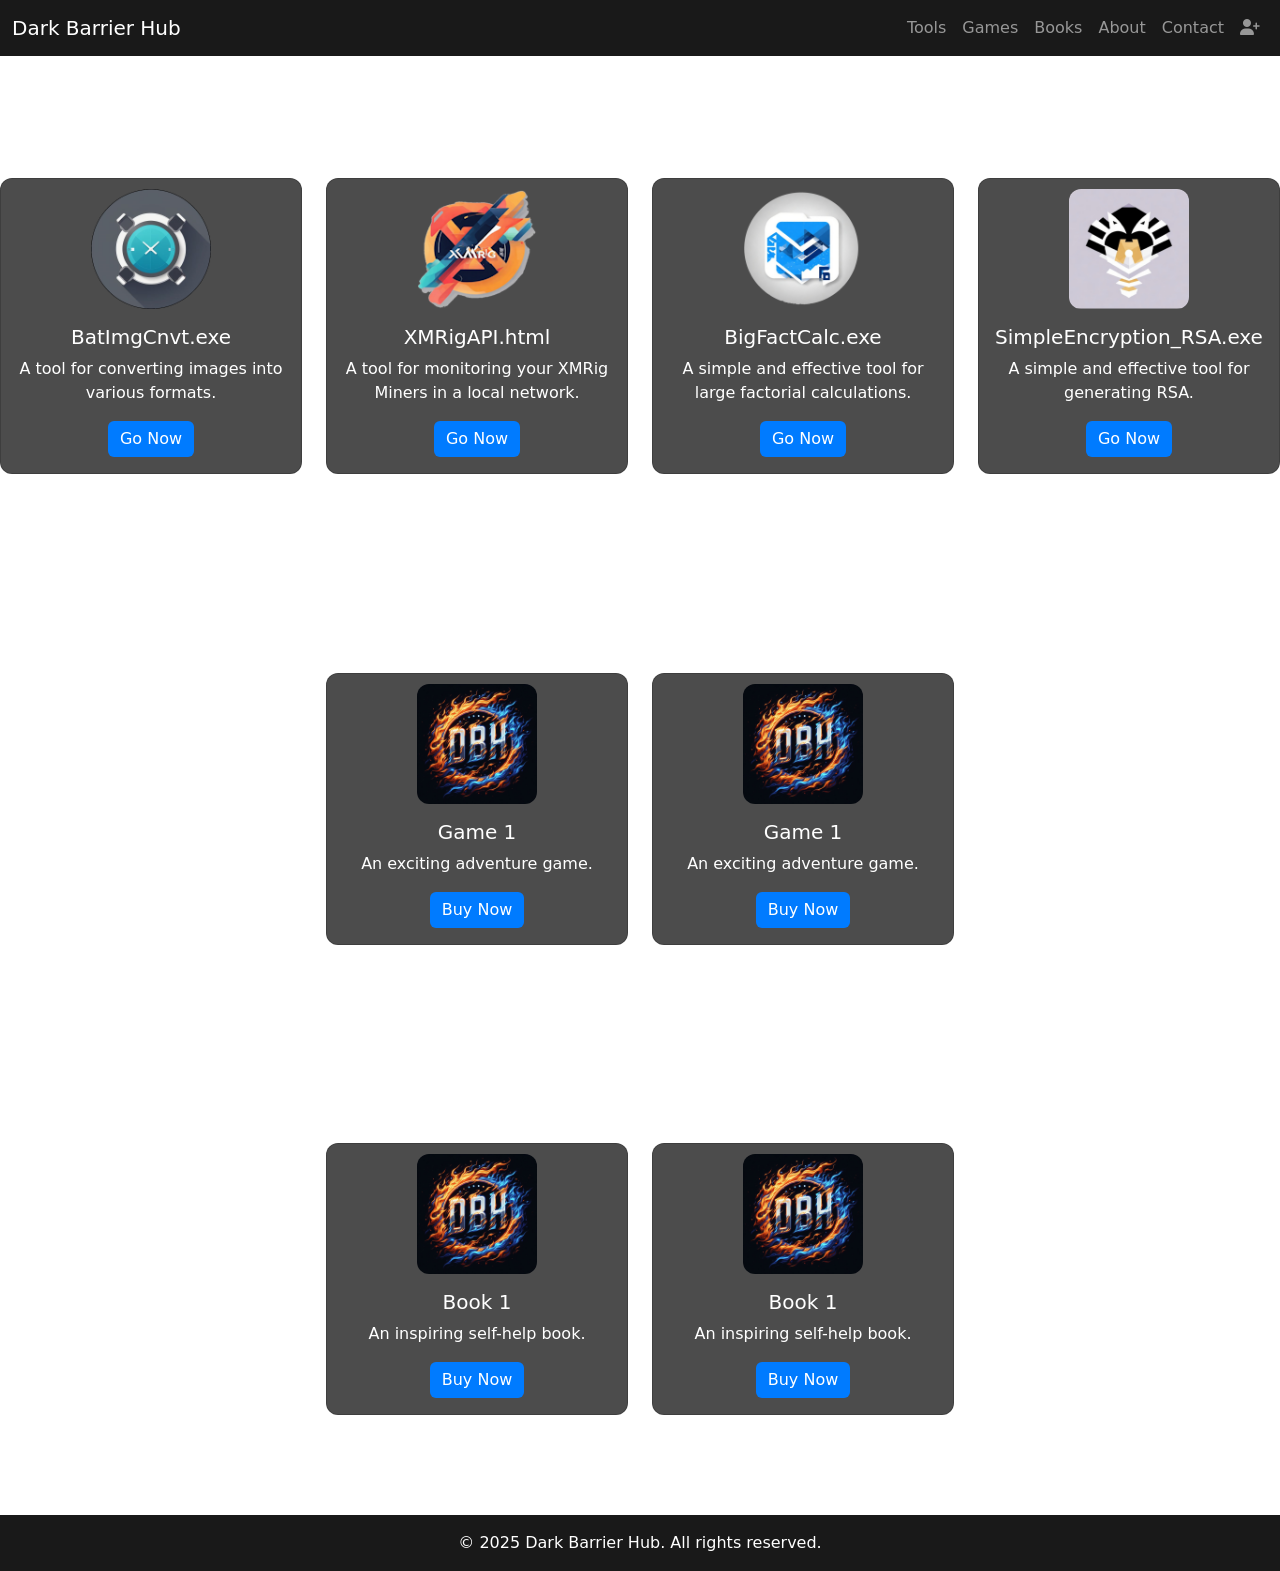
==== public/index.html @ 0f9156be "third and fourth product added" ====
<!DOCTYPE html>
<html lang="en">

<head>
    <meta charset="UTF-8">
    <meta name="viewport" content="width=device-width, initial-scale=1.0">
    <title>Dark Barrier Hub - Shop</title>
    <link rel="stylesheet" href="https://cdn.jsdelivr.net/npm/bootstrap@5.3.0/dist/css/bootstrap.min.css">
    <link rel="stylesheet" href="https://cdnjs.cloudflare.com/ajax/libs/font-awesome/6.7.2/css/all.min.css">
    <link rel="stylesheet" href="assets/css/style.css">
    <link rel="shortcut icon" href="assets/images/dbh_icon.png" type="image/x-icon">
</head>

<body>
    <nav class="navbar navbar-expand-lg navbar-dark">
        <div class="container-fluid">
            <a class="navbar-brand" href="#">Dark Barrier Hub</a>
            <button class="navbar-toggler" type="button" data-bs-toggle="collapse" data-bs-target="#navbarNav">
                <span class="navbar-toggler-icon"></span>
            </button>
            <div class="collapse navbar-collapse" id="navbarNav">
                <ul class="navbar-nav ms-auto">
                    <li class="nav-item"><a class="nav-link" href="tools.html">Tools</a></li>
                    <li class="nav-item"><a class="nav-link" href="games.html">Games</a></li>
                    <li class="nav-item"><a class="nav-link" href="books.html">Books</a></li>
                    <li class="nav-item"><a class="nav-link" href="about.html">About</a></li>
                    <li class="nav-item"><a class="nav-link" href="contact.html">Contact</a></li>
                    <li class="nav-item"><a class="nav-link" href="logsign.html" title="Login/Signup"><i
                                class="fa-solid fa-user-plus"></i></a></li>
                </ul>
            </div>
        </div>
    </nav>

    <div class="container-fluid category text-center" id="tools">
        <h2 class="mb-4">Tools</h2>
        <div class="row justify-content-center">
            <div class="col-12 col-sm-6 col-md-4 col-lg-3 mb-3">
                <div class="card">
                    <img src="assets/images/products/pid1/main1.ico" class="card-img-top" alt="App 1">
                    <div class="card-body">
                        <h5 class="card-title">BatImgCnvt.exe</h5>
                        <p class="card-text">A tool for converting images into various formats.</p>
                        <a href="product.html?data=assets/data/pid1.json" class="btn btn-custom">Go Now</a>
                    </div>
                </div>
            </div>
            <div class="col-12 col-sm-6 col-md-4 col-lg-3 mb-3">
                <div class="card">
                    <img src="assets/images/products/pid2/main1.ico" class="card-img-top" alt="App 1">
                    <div class="card-body">
                        <h5 class="card-title">XMRigAPI.html</h5>
                        <p class="card-text">A tool for monitoring your XMRig Miners in a local network.</p>
                        <a href="product.html?data=assets/data/pid2.json" class="btn btn-custom">Go Now</a>
                    </div>
                </div>
            </div>
            <div class="col-12 col-sm-6 col-md-4 col-lg-3 mb-3">
                <div class="card">
                    <img src="assets/images/products/pid3/main1.ico" class="card-img-top" alt="App 1">
                    <div class="card-body">
                        <h5 class="card-title">BigFactCalc.exe</h5>
                        <p class="card-text">A simple and effective tool for large factorial calculations.</p>
                        <a href="product.html?data=assets/data/pid3.json" class="btn btn-custom">Go Now</a>
                    </div>
                </div>
            </div>
            <div class="col-12 col-sm-6 col-md-4 col-lg-3 mb-3">
                <div class="card">
                    <img src="assets/images/products/pid4/main1.ico" class="card-img-top" alt="App 1">
                    <div class="card-body">
                        <h5 class="card-title">SimpleEncryption_RSA.exe</h5>
                        <p class="card-text">A simple and effective tool for generating RSA.</p>
                        <a href="product.html?data=assets/data/pid4.json" class="btn btn-custom">Go Now</a>
                    </div>
                </div>
            </div>
        </div>
    </div>

    <div class="container-fluid category text-center" id="games">
        <h2 class="mb-4">Games</h2>
        <div class="row justify-content-center">
            <div class="col-12 col-sm-6 col-md-4 col-lg-3 mb-3">
                <div class="card">
                    <img src="assets/images/dbh_icon.png" class="card-img-top" alt="Game 1">
                    <div class="card-body">
                        <h5 class="card-title">Game 1</h5>
                        <p class="card-text">An exciting adventure game.</p>
                        <a href="#" class="btn btn-custom">Buy Now</a>
                    </div>
                </div>
            </div>
            <div class="col-12 col-sm-6 col-md-4 col-lg-3 mb-3">
                <div class="card">
                    <img src="assets/images/dbh_icon.png" class="card-img-top" alt="Game 1">
                    <div class="card-body">
                        <h5 class="card-title">Game 1</h5>
                        <p class="card-text">An exciting adventure game.</p>
                        <a href="#" class="btn btn-custom">Buy Now</a>
                    </div>
                </div>
            </div>
        </div>
    </div>

    <div class="container-fluid category text-center" id="books">
        <h2 class="mb-4">Books</h2>
        <div class="row justify-content-center">
            <div class="col-12 col-sm-6 col-md-4 col-lg-3 mb-3">
                <div class="card">
                    <img src="assets/images/dbh_icon.png" class="card-img-top" alt="Book 1">
                    <div class="card-body">
                        <h5 class="card-title">Book 1</h5>
                        <p class="card-text">An inspiring self-help book.</p>
                        <a href="#" class="btn btn-custom">Buy Now</a>
                    </div>
                </div>
            </div>
            <div class="col-12 col-sm-6 col-md-4 col-lg-3 mb-3">
                <div class="card">
                    <img src="assets/images/dbh_icon.png" class="card-img-top" alt="Book 1">
                    <div class="card-body">
                        <h5 class="card-title">Book 1</h5>
                        <p class="card-text">An inspiring self-help book.</p>
                        <a href="#" class="btn btn-custom">Buy Now</a>
                    </div>
                </div>
            </div>
        </div>
    </div>

    <footer class="footer text-center p-3 mt-4">
        &copy; 2025 Dark Barrier Hub. All rights reserved.
    </footer>
    <script type="module" src="assets/js/login_logout.js"></script>
    <script src="https://cdn.jsdelivr.net/npm/bootstrap@5.3.0/dist/js/bootstrap.bundle.min.js"></script>
</body>

</html>
---- public/assets/css/style.css ----
html, body {
    max-width: 100%;
    overflow-x: hidden;
}

body {
    background: url('../images/dbh_bg.jpg') no-repeat center center fixed;
    background-size: cover;
    color: white;
}
.category {
    padding: 60px 0;
}
.card {
    transition: transform 0.3s ease-in-out, box-shadow 0.3s ease-in-out;
    border-radius: 12px;
    overflow: hidden;
    background: rgba(0, 0, 0, 0.7);
    box-shadow: 0 4px 10px rgba(255, 255, 255, 0.1);
    backdrop-filter: blur(10px);
    color: white;
}
.card:hover {
    transform: scale(1.05);
    box-shadow: 0 8px 20px rgba(255, 255, 255, 0.2);
}
.card img {
    width: 40%;
    height: auto;
    border-radius: 12px;
    align-self: center;
    margin-top: 10px;
}
.navbar {
    background: rgba(0, 0, 0, 0.9) !important;
}
.footer {
    background: rgba(0, 0, 0, 0.9);
    color: white;
}
.btn-custom {
    background: #007bff;
    border: none;
    color: white;
    transition: 0.3s;
}
.btn-custom:hover {
    background: #0056b3;
}

.btn-custom:focus {
    background: #0056b3;
    border: 2px solid #E8E8E8;
}

#app-container {
    background: rgba(0, 0, 0, 0.7);
    padding: 20px;
    border-radius: 12px;
    box-shadow: 0 4px 10px rgba(255, 255, 255, 0.1);
}
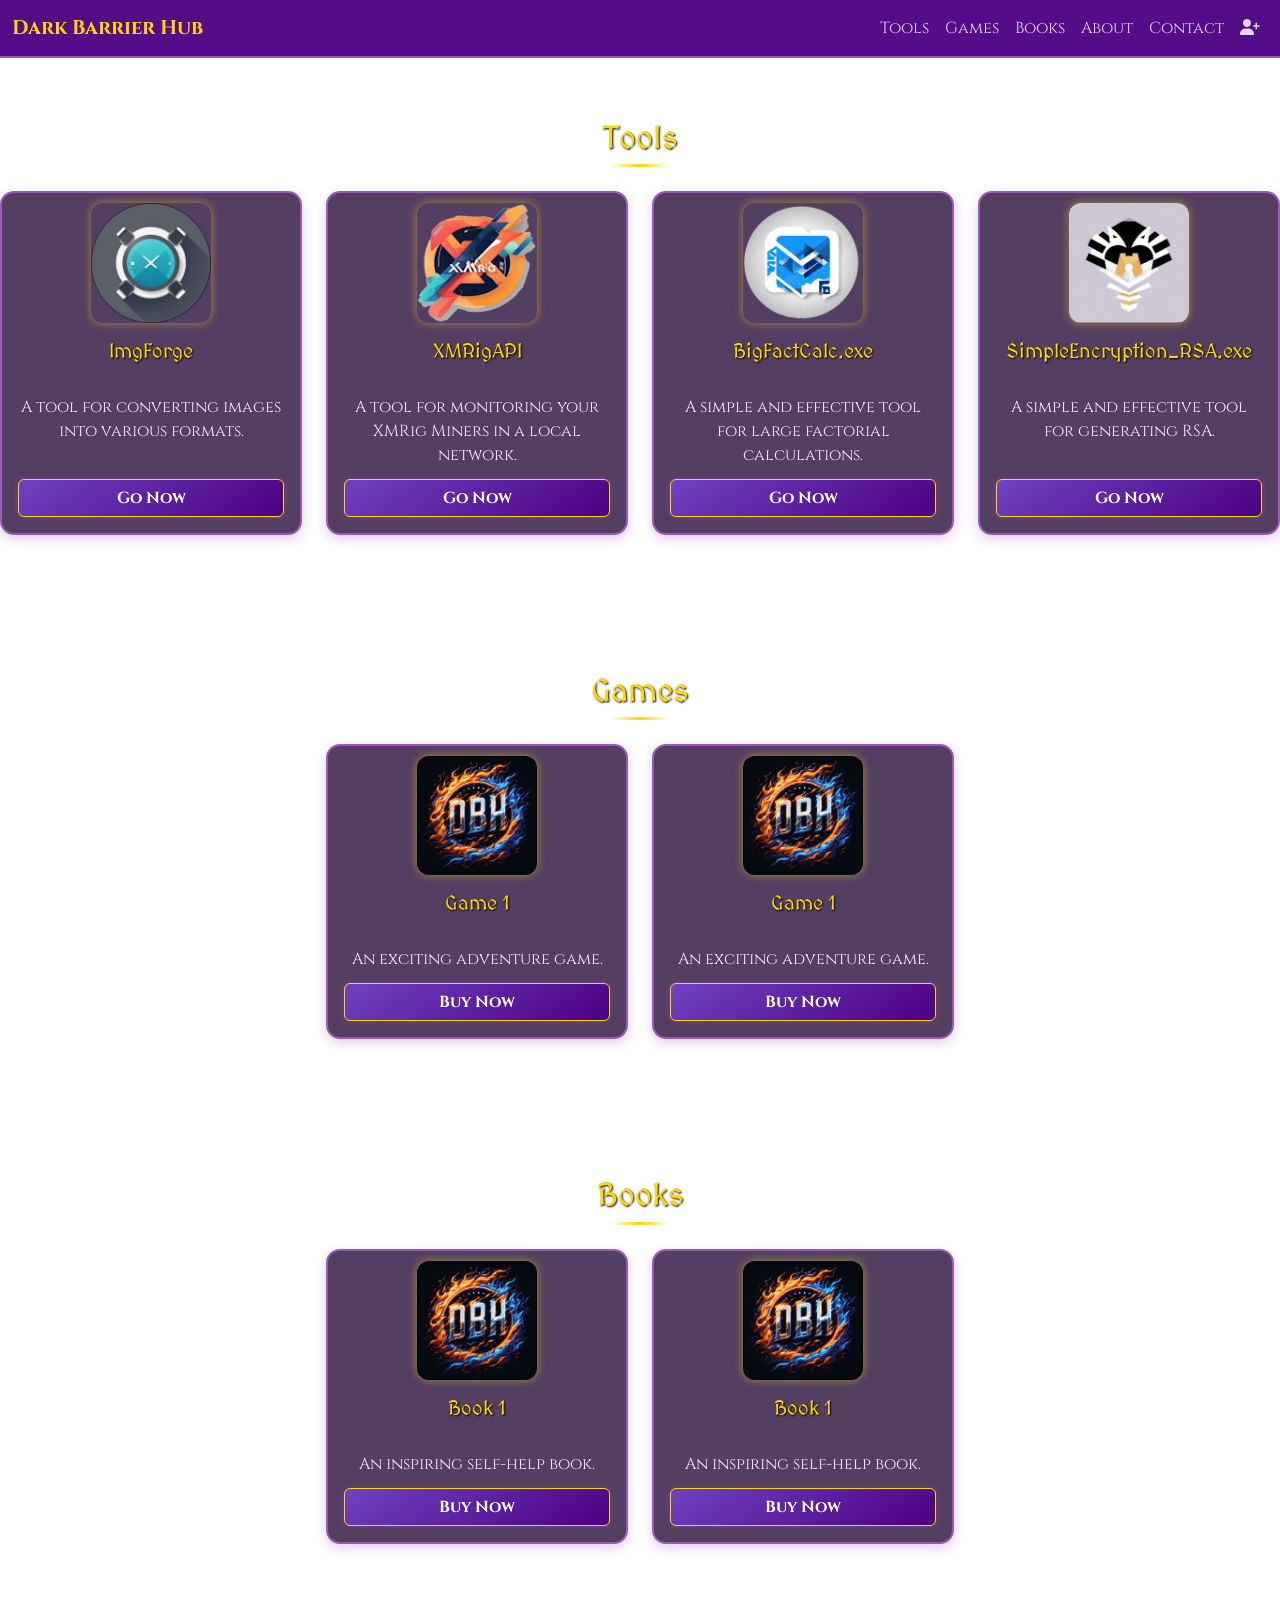
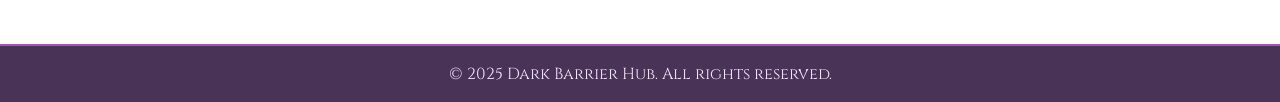
==== commit 9256f976: "Sitemap updated with minor bug fixes" ====
--- a/public/index.html
+++ b/public/index.html
@@ -2,14 +2,38 @@
 <html lang="en">
 
 <head>
+    <!-- SEO Meta Tags -->
     <meta charset="UTF-8">
     <meta name="viewport" content="width=device-width, initial-scale=1.0">
-    <title>Dark Barrier Hub - Shop</title>
+    <meta name="google-site-verification" content="aF66AyqtIwNbUEEOXgbLgI_PvESpe-GnkXago1eeX58" />
+    
+    <title>Dark Barrier Hub - Tools, Games, and Books for Digital Enthusiasts</title>
+    <meta name="description" content="Explore top-quality tools, adventure games, and inspiring books at Dark Barrier Hub. Power up your digital experience with our curated collection.">
+    <meta name="keywords" content="Dark Barrier Hub, software tools, PC tools, image converter, XMRig monitor, adventure games, ebooks, productivity, developer tools, tech store">
+    <meta name="author" content="Dark Barrier Hub Team">
+
+    <!-- Open Graph Meta Tags (for Facebook, LinkedIn, etc.) -->
+    <meta property="og:title" content="Dark Barrier Hub - Tools, Games, and Books">
+    <meta property="og:description" content="Buy powerful tools, indie games, and insightful books designed for developers and gamers. Visit Dark Barrier Hub now.">
+    <meta property="og:image" content="https://dark-barrier-hub.web.app/assets/images/dbh_icon.png">
+    <meta property="og:url" content="https://dark-barrier-hub.web.app/">
+    <meta property="og:type" content="website">
+
+    <!-- Twitter Card Meta Tags -->
+    <meta name="twitter:card" content="summary_large_image">
+    <meta name="twitter:title" content="Dark Barrier Hub - Tools, Games, and Books">
+    <meta name="twitter:description" content="Shop developer tools, indie games, and self-help books in one place.">
+    <meta name="twitter:image" content="https://dark-barrier-hub.web.app/assets/images/dbh_icon.png">
+
+    <!-- Favicon -->
+    <link rel="shortcut icon" href="assets/images/dbh_icon.png" type="image/x-icon">
+
+    <!-- Stylesheets -->
     <link rel="stylesheet" href="https://cdn.jsdelivr.net/npm/bootstrap@5.3.0/dist/css/bootstrap.min.css">
     <link rel="stylesheet" href="https://cdnjs.cloudflare.com/ajax/libs/font-awesome/6.7.2/css/all.min.css">
     <link rel="stylesheet" href="assets/css/style.css">
-    <link rel="shortcut icon" href="assets/images/dbh_icon.png" type="image/x-icon">
 </head>
+
 
 <body>
     <nav class="navbar navbar-expand-lg navbar-dark">
@@ -39,7 +63,7 @@
                 <div class="card">
                     <img src="assets/images/products/pid1/main1.ico" class="card-img-top" alt="App 1">
                     <div class="card-body">
-                        <h5 class="card-title">BatImgCnvt.exe</h5>
+                        <h5 class="card-title">ImgForge</h5>
                         <p class="card-text">A tool for converting images into various formats.</p>
                         <a href="product.html?data=assets/data/pid1.json" class="btn btn-custom">Go Now</a>
                     </div>
@@ -49,7 +73,7 @@
                 <div class="card">
                     <img src="assets/images/products/pid2/main1.ico" class="card-img-top" alt="App 1">
                     <div class="card-body">
-                        <h5 class="card-title">XMRigAPI.html</h5>
+                        <h5 class="card-title">XMRigAPI</h5>
                         <p class="card-text">A tool for monitoring your XMRig Miners in a local network.</p>
                         <a href="product.html?data=assets/data/pid2.json" class="btn btn-custom">Go Now</a>
                     </div>
--- a/public/assets/css/style.css
+++ b/public/assets/css/style.css
@@ -1,61 +1,180 @@
+@import url('https://fonts.googleapis.com/css2?family=Cinzel:wght@600&family=MedievalSharp&display=swap');
+
 html, body {
     max-width: 100%;
     overflow-x: hidden;
+    font-family: 'Cinzel', serif;
+    background: url('../images/dbh_bg.jpg') no-repeat center center fixed;
+    background-size: cover;
+    color: #f5f0dc;
 }
 
-body {
-    background: url('../images/dbh_bg.jpg') no-repeat center center fixed;
-    background-size: cover;
-    color: white;
+/* Headings with medieval flair */
+h2, .card-title {
+    font-family: 'MedievalSharp', cursive;
+    color: #ffd700;
+    text-shadow: 1px 1px 2px #000;
 }
+
 .category {
     padding: 60px 0;
 }
+
+/* Card redesign */
 .card {
+    background: rgba(54, 30, 70, 0.85); /* Deep royal purple */
+    color: #f5e6ff;
+    border: 2px solid #9b59b6; /* Soft purple border */
+    border-radius: 14px;
+    box-shadow: 0 4px 12px rgba(155, 89, 182, 0.3);
     transition: transform 0.3s ease-in-out, box-shadow 0.3s ease-in-out;
-    border-radius: 12px;
-    overflow: hidden;
-    background: rgba(0, 0, 0, 0.7);
-    box-shadow: 0 4px 10px rgba(255, 255, 255, 0.1);
-    backdrop-filter: blur(10px);
-    color: white;
+    backdrop-filter: blur(6px);
+    height: 100%; /* Ensure it stretches inside its column */
+    display: flex;
+    flex-direction: column;
+    justify-content: space-between; /* Push button to the bottom */
 }
+
 .card:hover {
-    transform: scale(1.05);
-    box-shadow: 0 8px 20px rgba(255, 255, 255, 0.2);
+    transform: scale(1.07);
+    box-shadow: 0 8px 22px rgba(186, 85, 211, 0.5); /* Hover glow */
 }
+
 .card img {
     width: 40%;
     height: auto;
     border-radius: 12px;
     align-self: center;
     margin-top: 10px;
+    box-shadow: 0 0 8px rgba(255, 215, 0, 0.5);
 }
+
+.card-body {
+    flex-grow: 1;
+    display: flex;
+    flex-direction: column;
+    justify-content: space-between;
+}
+
+.card-title {
+    min-height: 48px; /* reserve space for titles (adjust if needed) */
+}
+
+.card-text {
+    flex-grow: 1;
+    margin-bottom: 12px;
+}
+
+
+/* Navigation bar with royal purple tones */
 .navbar {
-    background: rgba(0, 0, 0, 0.9) !important;
+    background: rgba(75, 0, 130, 0.95) !important; /* Indigo */
+    font-family: 'Cinzel', serif;
+    border-bottom: 2px solid #9b59b6;
 }
-.footer {
-    background: rgba(0, 0, 0, 0.9);
-    color: white;
+
+.navbar-brand {
+    color: #ffd700 !important;
+    font-weight: bold;
 }
-.btn-custom {
-    background: #007bff;
-    border: none;
-    color: white;
+
+.nav-link {
+    color: #e5d5fa !important;
     transition: 0.3s;
 }
+
+.nav-link:hover {
+    color: #ffd700 !important;
+}
+
+/* Royal magic buttons */
+.btn-custom {
+    background: linear-gradient(145deg, #6f42c1, #4b0082);
+    border: 1px solid #ffd700;
+    color: white;
+    font-weight: bold;
+    font-family: 'Cinzel', serif;
+    border-radius: 6px;
+    padding: 6px 12px;
+    box-shadow: 0 0 6px rgba(186, 85, 211, 0.3);
+    transition: 0.3s;
+}
+
 .btn-custom:hover {
-    background: #0056b3;
+    background: #ffd700;
+    color: #4b0082;
+    box-shadow: 0 0 12px rgba(255, 215, 0, 0.5);
 }
 
 .btn-custom:focus {
-    background: #0056b3;
-    border: 2px solid #E8E8E8;
+    background: #ffc107;
+    border: 2px solid #f8e8ff;
 }
 
+/* Footer */
+.footer {
+    background: rgba(54, 30, 70, 0.9);
+    color: #f5e6ff;
+    border-top: 2px solid #9b59b6;
+    font-family: 'Cinzel', serif;
+}
+
+/* Section background overlays */
 #app-container {
-    background: rgba(0, 0, 0, 0.7);
+    background: rgba(54, 30, 70, 0.8);
     padding: 20px;
-    border-radius: 12px;
-    box-shadow: 0 4px 10px rgba(255, 255, 255, 0.1);
-}+    border-radius: 14px;
+    box-shadow: 0 4px 12px rgba(155, 89, 182, 0.3);
+}
+
+/* Header glow underline */
+h2::after {
+    content: "";
+    display: block;
+    width: 60px;
+    height: 3px;
+    margin: 8px auto 0;
+    background: linear-gradient(to right, transparent, #ffd700, transparent);
+    border-radius: 2px;
+}
+/* Responsive adjustments */
+@media (max-width: 768px) {
+    .card img {
+        width: 80%;
+    }
+
+    .navbar-brand, .nav-link {
+        font-size: 1.2rem;
+    }
+
+    h2, .card-title {
+        font-size: 1.5rem;
+    }
+}
+@media (max-width: 576px) {
+    .card {
+        margin: 10px;
+    }
+
+    .btn-custom {
+        width: 100%;
+        padding: 10px;
+    }
+
+    h2, .card-title {
+        font-size: 1.2rem;
+    }
+}
+@media (max-width: 400px) {
+    .navbar-brand, .nav-link {
+        font-size: 1rem;
+    }
+
+    h2, .card-title {
+        font-size: 1.1rem;
+    }
+
+    .btn-custom {
+        padding: 8px;
+    }
+}
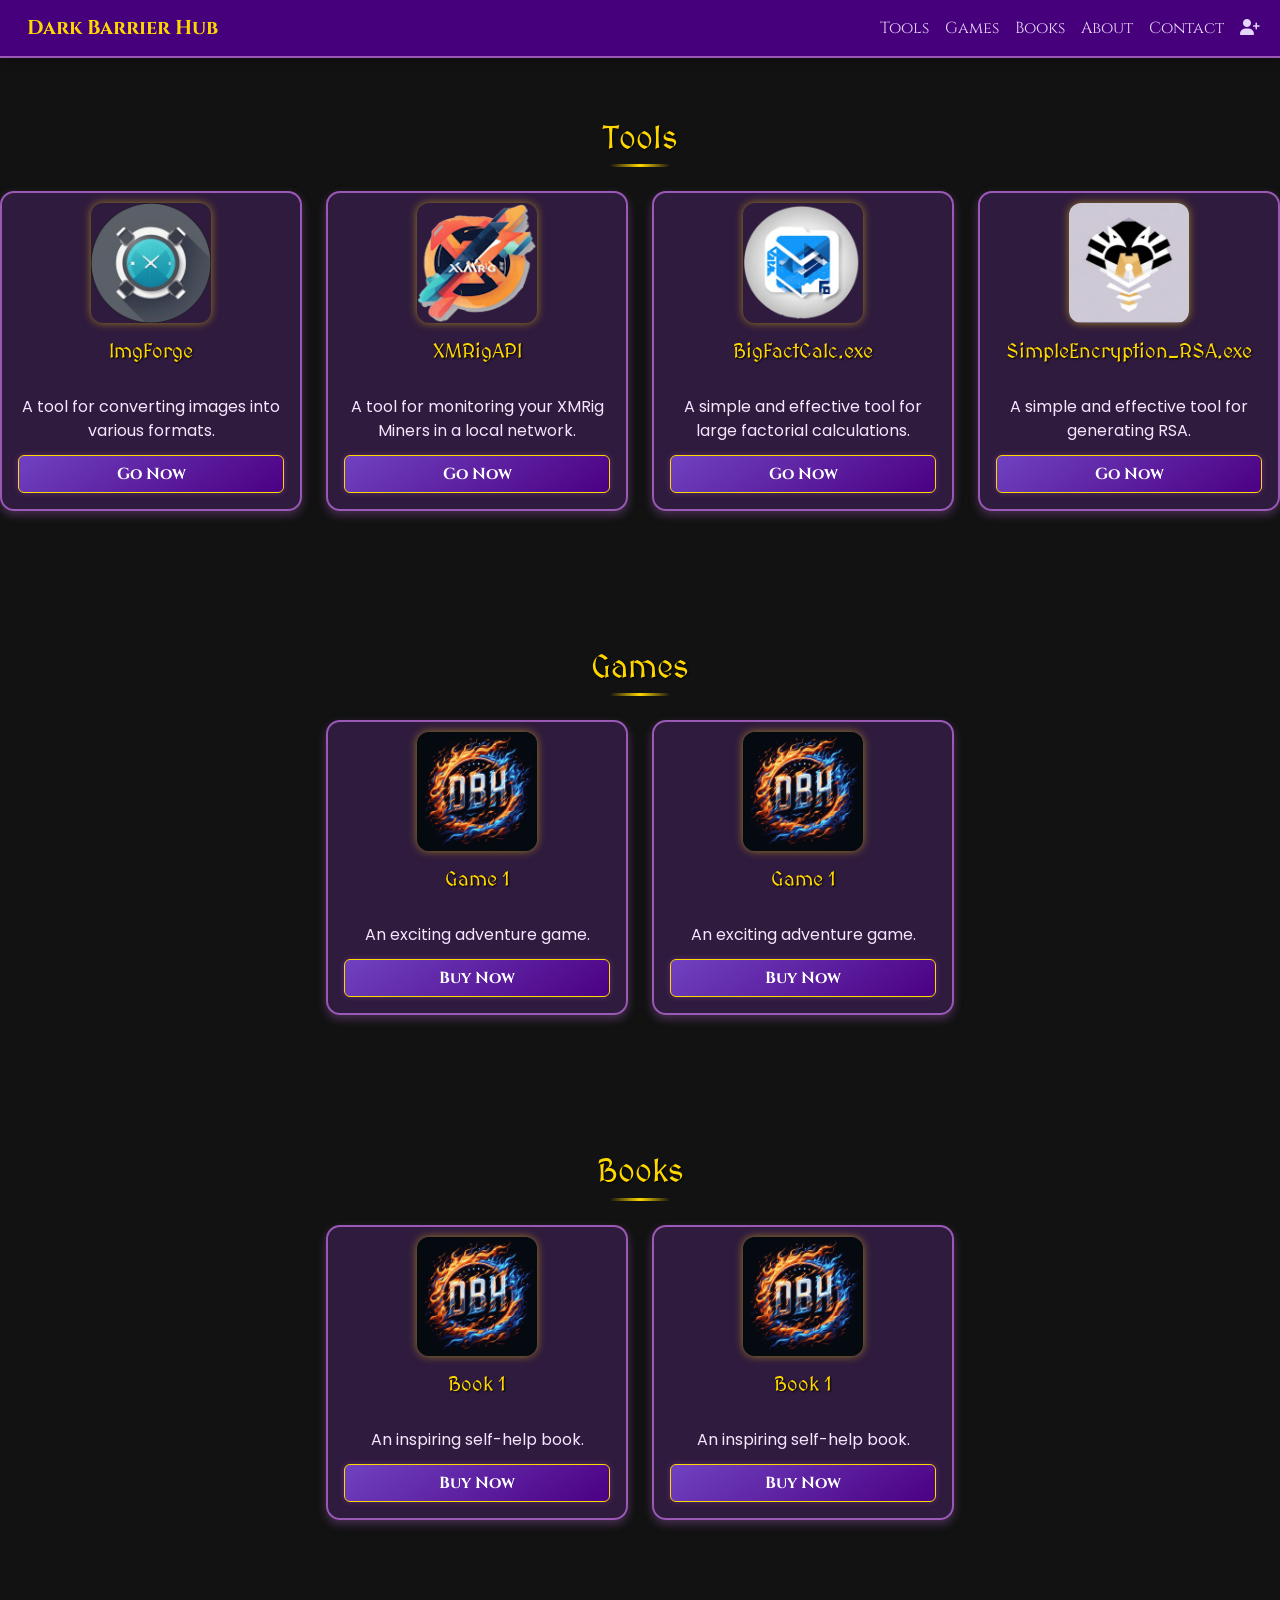
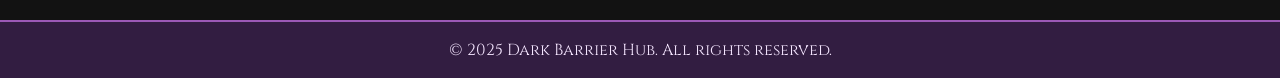
==== commit ac36339b: "included privacy-policy and minor bug fixes" ====
--- a/public/index.html
+++ b/public/index.html
@@ -32,6 +32,8 @@
     <link rel="stylesheet" href="https://cdn.jsdelivr.net/npm/bootstrap@5.3.0/dist/css/bootstrap.min.css">
     <link rel="stylesheet" href="https://cdnjs.cloudflare.com/ajax/libs/font-awesome/6.7.2/css/all.min.css">
     <link rel="stylesheet" href="assets/css/style.css">
+    <link href="https://fonts.googleapis.com/css2?family=Poppins:wght@400;600&display=swap" rel="stylesheet">
+
 </head>
 
 
--- a/public/assets/css/style.css
+++ b/public/assets/css/style.css
@@ -1,180 +1,243 @@
-@import url('https://fonts.googleapis.com/css2?family=Cinzel:wght@600&family=MedievalSharp&display=swap');
-
-html, body {
-    max-width: 100%;
-    overflow-x: hidden;
-    font-family: 'Cinzel', serif;
-    background: url('../images/dbh_bg.jpg') no-repeat center center fixed;
-    background-size: cover;
-    color: #f5f0dc;
+@import url("https://fonts.googleapis.com/css2?family=Cinzel:wght@600&family=MedievalSharp&display=swap");
+
+:root {
+  --bg-dark: #121212;
+  --text-light: #FFFFFF;
+  --accent: #BB86FC;
+}
+
+html,
+body {
+  max-width: 100%;
+  overflow-x: hidden;
+  font-family: "Poppins", serif;
+  background: url("../images/dbh_bg.jpg") no-repeat center center fixed;
+  background-color: var(--bg-dark);
+  background-size: cover;
+  color: var(--text-light);
 }
 
 /* Headings with medieval flair */
-h2, .card-title {
-    font-family: 'MedievalSharp', cursive;
-    color: #ffd700;
-    text-shadow: 1px 1px 2px #000;
+h2,
+.card-title {
+  font-family: "MedievalSharp", cursive;
+  color: #ffd700;
+  text-shadow: 1px 1px 2px #000;
+}
+
+.container {
+  display: flex;
+  flex-wrap: wrap;
+  justify-content: center;
+  gap: 20px;
 }
 
 .category {
-    padding: 60px 0;
+  padding: 60px 0;
 }
 
 /* Card redesign */
 .card {
-    background: rgba(54, 30, 70, 0.85); /* Deep royal purple */
-    color: #f5e6ff;
-    border: 2px solid #9b59b6; /* Soft purple border */
-    border-radius: 14px;
-    box-shadow: 0 4px 12px rgba(155, 89, 182, 0.3);
-    transition: transform 0.3s ease-in-out, box-shadow 0.3s ease-in-out;
-    backdrop-filter: blur(6px);
-    height: 100%; /* Ensure it stretches inside its column */
-    display: flex;
-    flex-direction: column;
-    justify-content: space-between; /* Push button to the bottom */
+  background: rgba(54, 30, 70, 0.85); /* Deep royal purple */
+  color: #f5e6ff;
+  border: 2px solid #9b59b6; /* Soft purple border */
+  border-radius: 14px;
+  box-shadow: 0 4px 10px rgba(155, 89, 182, 0.4);
+  transition: transform 0.3s ease-in-out, box-shadow 0.3s ease-in-out;
+  backdrop-filter: blur(6px);
+  height: 100%; /* Ensure it stretches inside its column */
+  display: flex;
+  flex-direction: column;
+  justify-content: space-between; /* Push button to the bottom */
 }
 
 .card:hover {
-    transform: scale(1.07);
-    box-shadow: 0 8px 22px rgba(186, 85, 211, 0.5); /* Hover glow */
+  transform: scale(1.07);
+  transition: all 0.3s ease;
+  box-shadow: 0 8px 22px rgba(186, 85, 211, 0.5); /* Hover glow */
 }
 
 .card img {
-    width: 40%;
-    height: auto;
-    border-radius: 12px;
-    align-self: center;
-    margin-top: 10px;
-    box-shadow: 0 0 8px rgba(255, 215, 0, 0.5);
+  width: 40%;
+  height: auto;
+  border-radius: 12px;
+  align-self: center;
+  margin-top: 10px;
+  box-shadow: 0 0 8px rgba(255, 215, 0, 0.5);
 }
 
 .card-body {
-    flex-grow: 1;
-    display: flex;
-    flex-direction: column;
-    justify-content: space-between;
+  flex-grow: 1;
+  display: flex;
+  flex-direction: column;
+  justify-content: space-between;
 }
 
 .card-title {
-    min-height: 48px; /* reserve space for titles (adjust if needed) */
+  min-height: 48px; /* reserve space for titles (adjust if needed) */
 }
 
 .card-text {
-    flex-grow: 1;
-    margin-bottom: 12px;
-}
-
+  flex-grow: 1;
+  margin-bottom: 12px;
+}
+
+a:hover {
+  color: var(--accent);
+}
 
 /* Navigation bar with royal purple tones */
 .navbar {
-    background: rgba(75, 0, 130, 0.95) !important; /* Indigo */
-    font-family: 'Cinzel', serif;
-    border-bottom: 2px solid #9b59b6;
+  background: rgba(75, 0, 130, 0.95) !important; /* Indigo */
+  font-family: "Cinzel", serif;
+  border-bottom: 2px solid #9b59b6;
 }
 
 .navbar-brand {
-    color: #ffd700 !important;
-    font-weight: bold;
+  color: #ffd700 !important;
+  font-weight: bold;
 }
 
 .nav-link {
-    color: #e5d5fa !important;
-    transition: 0.3s;
+  color: #e5d5fa !important;
+  transition: 0.3s;
 }
 
 .nav-link:hover {
-    color: #ffd700 !important;
-}
+  color: #ffd700 !important;
+}
+
+nav {
+  position: sticky;
+  top: 0;
+  background: #1f1f1f;
+  box-shadow: 0 2px 10px rgba(0,0,0,0.3);
+  backdrop-filter: blur(10px);
+}
+nav a {
+  padding: 15px;
+  text-decoration: none;
+  color: #fff;
+  transition: color 0.3s ease;
+}
+nav a:hover {
+  color: var(--accent);
+}
+
 
 /* Royal magic buttons */
 .btn-custom {
-    background: linear-gradient(145deg, #6f42c1, #4b0082);
-    border: 1px solid #ffd700;
-    color: white;
-    font-weight: bold;
-    font-family: 'Cinzel', serif;
-    border-radius: 6px;
-    padding: 6px 12px;
-    box-shadow: 0 0 6px rgba(186, 85, 211, 0.3);
-    transition: 0.3s;
+  background: linear-gradient(145deg, #6f42c1, #4b0082);
+  border: 1px solid #ffd700;
+  color: white;
+  font-weight: bold;
+  font-family: "Cinzel", serif;
+  border-radius: 6px;
+  padding: 6px 12px;
+  box-shadow: 0 0 6px rgba(186, 85, 211, 0.3);
+  transition: 0.3s;
 }
 
 .btn-custom:hover {
-    background: #ffd700;
-    color: #4b0082;
-    box-shadow: 0 0 12px rgba(255, 215, 0, 0.5);
+  background: #ffd700;
+  color: #4b0082;
+  box-shadow: 0 0 12px rgba(255, 215, 0, 0.5);
 }
 
 .btn-custom:focus {
-    background: #ffc107;
-    border: 2px solid #f8e8ff;
-}
+  background: #ffc107;
+  border: 2px solid #f8e8ff;
+}
+
+button {
+  background: var(--accent);
+  border: none;
+  color: #fff;
+  padding: 10px 20px;
+  border-radius: 8px;
+  cursor: pointer;
+  transition: all 0.3s ease;
+}
+button:hover {
+  background: #a873ff;
+  box-shadow: 0 4px 10px rgba(187, 134, 252, 0.4);
+}
+
 
 /* Footer */
 .footer {
-    background: rgba(54, 30, 70, 0.9);
-    color: #f5e6ff;
-    border-top: 2px solid #9b59b6;
-    font-family: 'Cinzel', serif;
+  background: rgba(54, 30, 70, 0.9);
+  color: #f5e6ff;
+  border-top: 2px solid #9b59b6;
+  font-family: "Cinzel", serif;
 }
 
 /* Section background overlays */
 #app-container {
-    background: rgba(54, 30, 70, 0.8);
-    padding: 20px;
-    border-radius: 14px;
-    box-shadow: 0 4px 12px rgba(155, 89, 182, 0.3);
+  background: rgba(54, 30, 70, 0.8);
+  padding: 20px;
+  border-radius: 14px;
+  box-shadow: 0 4px 12px rgba(155, 89, 182, 0.3);
 }
 
 /* Header glow underline */
 h2::after {
-    content: "";
-    display: block;
-    width: 60px;
-    height: 3px;
-    margin: 8px auto 0;
-    background: linear-gradient(to right, transparent, #ffd700, transparent);
-    border-radius: 2px;
+  content: "";
+  display: block;
+  width: 60px;
+  height: 3px;
+  margin: 8px auto 0;
+  background: linear-gradient(to right, transparent, #ffd700, transparent);
+  border-radius: 2px;
 }
 /* Responsive adjustments */
 @media (max-width: 768px) {
-    .card img {
-        width: 80%;
-    }
-
-    .navbar-brand, .nav-link {
-        font-size: 1.2rem;
-    }
-
-    h2, .card-title {
-        font-size: 1.5rem;
-    }
+  .container {
+    flex-direction: column;
+    padding: 10px;
+  }
+
+  .card img {
+    width: 80%;
+  }
+
+  .navbar-brand,
+  .nav-link {
+    font-size: 1.2rem;
+  }
+
+  h2,
+  .card-title {
+    font-size: 1.5rem;
+  }
 }
 @media (max-width: 576px) {
-    .card {
-        margin: 10px;
-    }
-
-    .btn-custom {
-        width: 100%;
-        padding: 10px;
-    }
-
-    h2, .card-title {
-        font-size: 1.2rem;
-    }
+  .card {
+    margin: 10px;
+  }
+
+  .btn-custom {
+    width: 100%;
+    padding: 10px;
+  }
+
+  h2,
+  .card-title {
+    font-size: 1.2rem;
+  }
 }
 @media (max-width: 400px) {
-    .navbar-brand, .nav-link {
-        font-size: 1rem;
-    }
-
-    h2, .card-title {
-        font-size: 1.1rem;
-    }
-
-    .btn-custom {
-        padding: 8px;
-    }
-}
+  .navbar-brand,
+  .nav-link {
+    font-size: 1rem;
+  }
+
+  h2,
+  .card-title {
+    font-size: 1.1rem;
+  }
+
+  .btn-custom {
+    padding: 8px;
+  }
+}
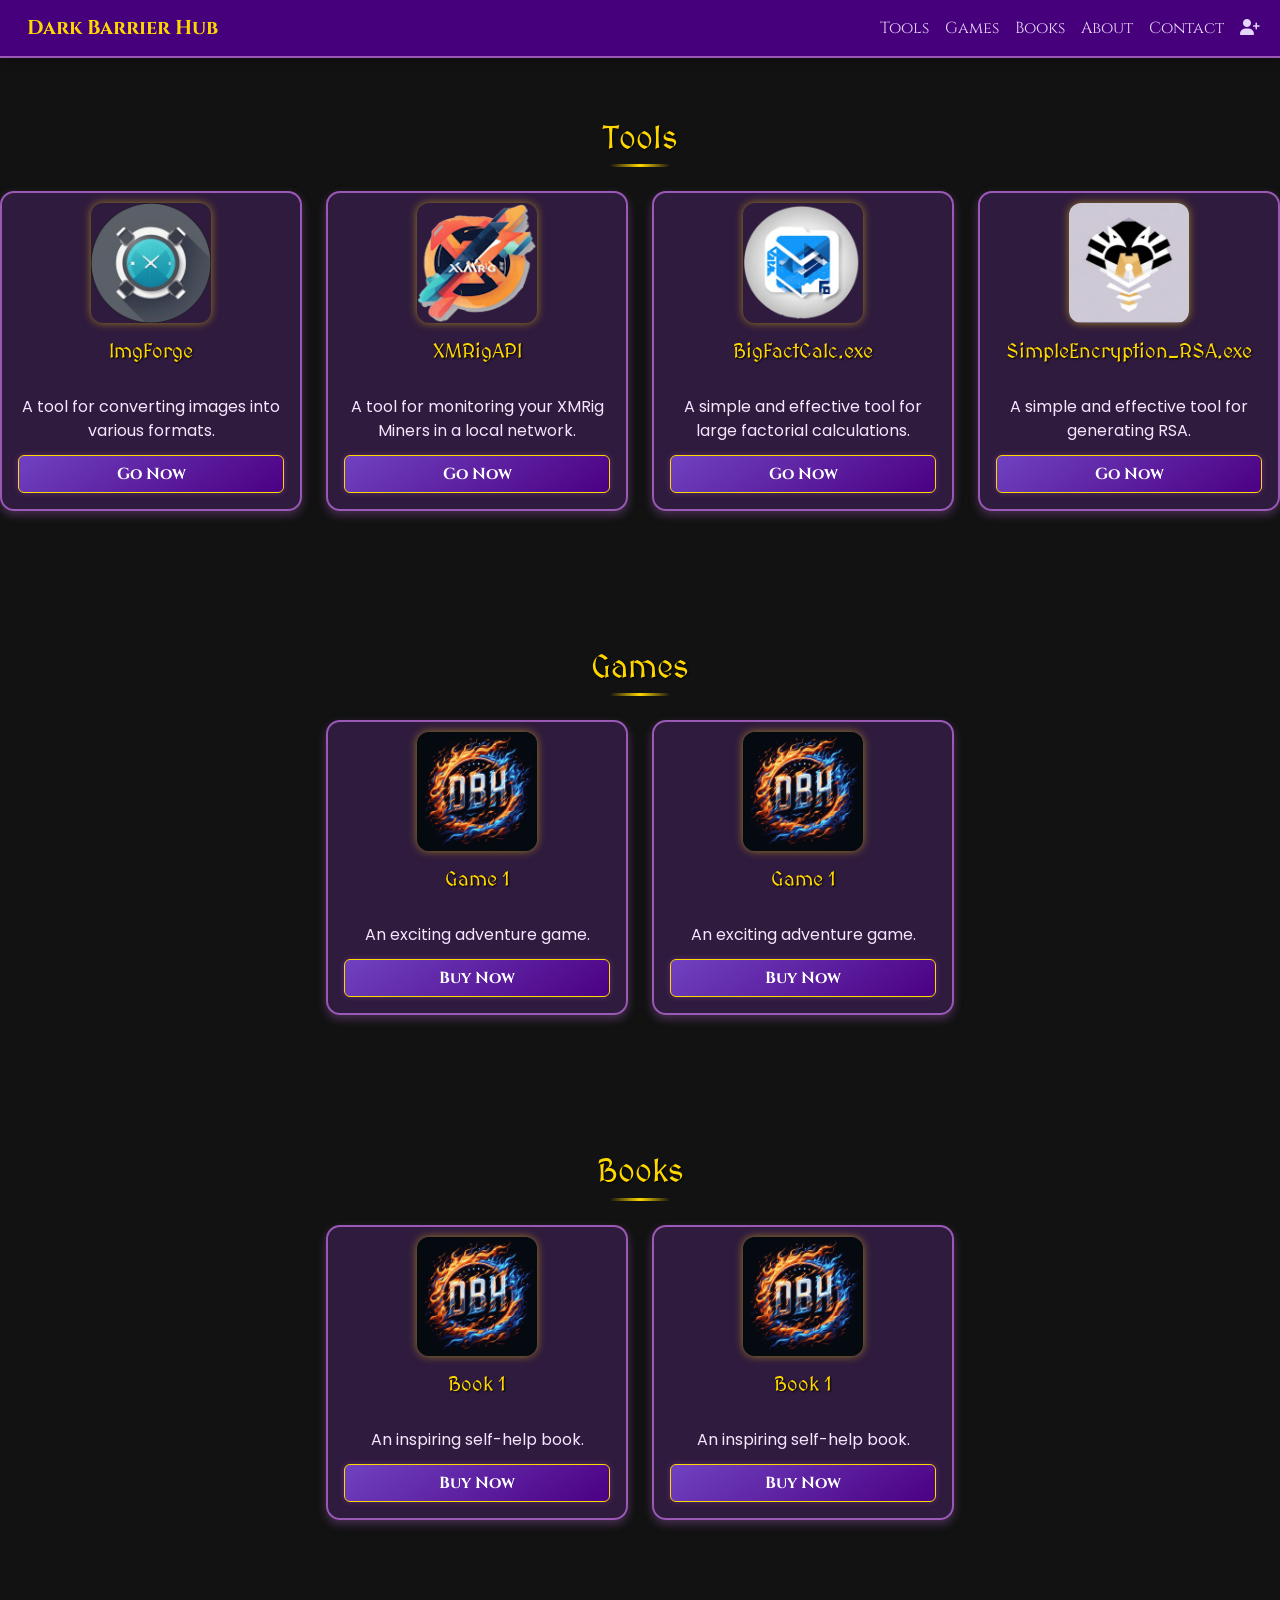
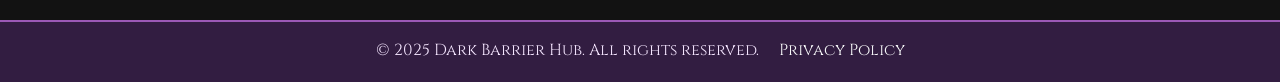
==== commit da7290b9: "added privac-policy to index" ====
--- a/public/index.html
+++ b/public/index.html
@@ -1,166 +1,284 @@
 <!DOCTYPE html>
 <html lang="en">
-
-<head>
+  <head>
     <!-- SEO Meta Tags -->
-    <meta charset="UTF-8">
-    <meta name="viewport" content="width=device-width, initial-scale=1.0">
-    <meta name="google-site-verification" content="aF66AyqtIwNbUEEOXgbLgI_PvESpe-GnkXago1eeX58" />
-    
-    <title>Dark Barrier Hub - Tools, Games, and Books for Digital Enthusiasts</title>
-    <meta name="description" content="Explore top-quality tools, adventure games, and inspiring books at Dark Barrier Hub. Power up your digital experience with our curated collection.">
-    <meta name="keywords" content="Dark Barrier Hub, software tools, PC tools, image converter, XMRig monitor, adventure games, ebooks, productivity, developer tools, tech store">
-    <meta name="author" content="Dark Barrier Hub Team">
+    <meta charset="UTF-8" />
+    <meta name="viewport" content="width=device-width, initial-scale=1.0" />
+    <meta
+      name="google-site-verification"
+      content="aF66AyqtIwNbUEEOXgbLgI_PvESpe-GnkXago1eeX58"
+    />
+
+    <title>
+      Dark Barrier Hub - Tools, Games, and Books for Digital Enthusiasts
+    </title>
+    <meta
+      name="description"
+      content="Explore top-quality tools, adventure games, and inspiring books at Dark Barrier Hub. Power up your digital experience with our curated collection."
+    />
+    <meta
+      name="keywords"
+      content="Dark Barrier Hub, software tools, PC tools, image converter, XMRig monitor, adventure games, ebooks, productivity, developer tools, tech store"
+    />
+    <meta name="author" content="Dark Barrier Hub Team" />
 
     <!-- Open Graph Meta Tags (for Facebook, LinkedIn, etc.) -->
-    <meta property="og:title" content="Dark Barrier Hub - Tools, Games, and Books">
-    <meta property="og:description" content="Buy powerful tools, indie games, and insightful books designed for developers and gamers. Visit Dark Barrier Hub now.">
-    <meta property="og:image" content="https://dark-barrier-hub.web.app/assets/images/dbh_icon.png">
-    <meta property="og:url" content="https://dark-barrier-hub.web.app/">
-    <meta property="og:type" content="website">
+    <meta
+      property="og:title"
+      content="Dark Barrier Hub - Tools, Games, and Books"
+    />
+    <meta
+      property="og:description"
+      content="Buy powerful tools, indie games, and insightful books designed for developers and gamers. Visit Dark Barrier Hub now."
+    />
+    <meta
+      property="og:image"
+      content="https://dark-barrier-hub.web.app/assets/images/dbh_icon.png"
+    />
+    <meta property="og:url" content="https://dark-barrier-hub.web.app/" />
+    <meta property="og:type" content="website" />
 
     <!-- Twitter Card Meta Tags -->
-    <meta name="twitter:card" content="summary_large_image">
-    <meta name="twitter:title" content="Dark Barrier Hub - Tools, Games, and Books">
-    <meta name="twitter:description" content="Shop developer tools, indie games, and self-help books in one place.">
-    <meta name="twitter:image" content="https://dark-barrier-hub.web.app/assets/images/dbh_icon.png">
+    <meta name="twitter:card" content="summary_large_image" />
+    <meta
+      name="twitter:title"
+      content="Dark Barrier Hub - Tools, Games, and Books"
+    />
+    <meta
+      name="twitter:description"
+      content="Shop developer tools, indie games, and self-help books in one place."
+    />
+    <meta
+      name="twitter:image"
+      content="https://dark-barrier-hub.web.app/assets/images/dbh_icon.png"
+    />
 
     <!-- Favicon -->
-    <link rel="shortcut icon" href="assets/images/dbh_icon.png" type="image/x-icon">
+    <link
+      rel="shortcut icon"
+      href="assets/images/dbh_icon.png"
+      type="image/x-icon"
+    />
 
     <!-- Stylesheets -->
-    <link rel="stylesheet" href="https://cdn.jsdelivr.net/npm/bootstrap@5.3.0/dist/css/bootstrap.min.css">
-    <link rel="stylesheet" href="https://cdnjs.cloudflare.com/ajax/libs/font-awesome/6.7.2/css/all.min.css">
-    <link rel="stylesheet" href="assets/css/style.css">
-    <link href="https://fonts.googleapis.com/css2?family=Poppins:wght@400;600&display=swap" rel="stylesheet">
-
-</head>
-
-
-<body>
+    <link
+      rel="stylesheet"
+      href="https://cdn.jsdelivr.net/npm/bootstrap@5.3.0/dist/css/bootstrap.min.css"
+    />
+    <link
+      rel="stylesheet"
+      href="https://cdnjs.cloudflare.com/ajax/libs/font-awesome/6.7.2/css/all.min.css"
+    />
+    <link rel="stylesheet" href="assets/css/style.css" />
+    <link
+      href="https://fonts.googleapis.com/css2?family=Poppins:wght@400;600&display=swap"
+      rel="stylesheet"
+    />
+  </head>
+
+  <body>
     <nav class="navbar navbar-expand-lg navbar-dark">
-        <div class="container-fluid">
-            <a class="navbar-brand" href="#">Dark Barrier Hub</a>
-            <button class="navbar-toggler" type="button" data-bs-toggle="collapse" data-bs-target="#navbarNav">
-                <span class="navbar-toggler-icon"></span>
-            </button>
-            <div class="collapse navbar-collapse" id="navbarNav">
-                <ul class="navbar-nav ms-auto">
-                    <li class="nav-item"><a class="nav-link" href="tools.html">Tools</a></li>
-                    <li class="nav-item"><a class="nav-link" href="games.html">Games</a></li>
-                    <li class="nav-item"><a class="nav-link" href="books.html">Books</a></li>
-                    <li class="nav-item"><a class="nav-link" href="about.html">About</a></li>
-                    <li class="nav-item"><a class="nav-link" href="contact.html">Contact</a></li>
-                    <li class="nav-item"><a class="nav-link" href="logsign.html" title="Login/Signup"><i
-                                class="fa-solid fa-user-plus"></i></a></li>
-                </ul>
-            </div>
-        </div>
+      <div class="container-fluid">
+        <a class="navbar-brand" href="#">Dark Barrier Hub</a>
+        <button
+          class="navbar-toggler"
+          type="button"
+          data-bs-toggle="collapse"
+          data-bs-target="#navbarNav"
+        >
+          <span class="navbar-toggler-icon"></span>
+        </button>
+        <div class="collapse navbar-collapse" id="navbarNav">
+          <ul class="navbar-nav ms-auto">
+            <li class="nav-item">
+              <a class="nav-link" href="tools.html">Tools</a>
+            </li>
+            <li class="nav-item">
+              <a class="nav-link" href="games.html">Games</a>
+            </li>
+            <li class="nav-item">
+              <a class="nav-link" href="books.html">Books</a>
+            </li>
+            <li class="nav-item">
+              <a class="nav-link" href="about.html">About</a>
+            </li>
+            <li class="nav-item">
+              <a class="nav-link" href="contact.html">Contact</a>
+            </li>
+            <li class="nav-item">
+              <a class="nav-link" href="logsign.html" title="Login/Signup"
+                ><i class="fa-solid fa-user-plus"></i
+              ></a>
+            </li>
+          </ul>
+        </div>
+      </div>
     </nav>
 
     <div class="container-fluid category text-center" id="tools">
-        <h2 class="mb-4">Tools</h2>
-        <div class="row justify-content-center">
-            <div class="col-12 col-sm-6 col-md-4 col-lg-3 mb-3">
-                <div class="card">
-                    <img src="assets/images/products/pid1/main1.ico" class="card-img-top" alt="App 1">
-                    <div class="card-body">
-                        <h5 class="card-title">ImgForge</h5>
-                        <p class="card-text">A tool for converting images into various formats.</p>
-                        <a href="product.html?data=assets/data/pid1.json" class="btn btn-custom">Go Now</a>
-                    </div>
-                </div>
-            </div>
-            <div class="col-12 col-sm-6 col-md-4 col-lg-3 mb-3">
-                <div class="card">
-                    <img src="assets/images/products/pid2/main1.ico" class="card-img-top" alt="App 1">
-                    <div class="card-body">
-                        <h5 class="card-title">XMRigAPI</h5>
-                        <p class="card-text">A tool for monitoring your XMRig Miners in a local network.</p>
-                        <a href="product.html?data=assets/data/pid2.json" class="btn btn-custom">Go Now</a>
-                    </div>
-                </div>
-            </div>
-            <div class="col-12 col-sm-6 col-md-4 col-lg-3 mb-3">
-                <div class="card">
-                    <img src="assets/images/products/pid3/main1.ico" class="card-img-top" alt="App 1">
-                    <div class="card-body">
-                        <h5 class="card-title">BigFactCalc.exe</h5>
-                        <p class="card-text">A simple and effective tool for large factorial calculations.</p>
-                        <a href="product.html?data=assets/data/pid3.json" class="btn btn-custom">Go Now</a>
-                    </div>
-                </div>
-            </div>
-            <div class="col-12 col-sm-6 col-md-4 col-lg-3 mb-3">
-                <div class="card">
-                    <img src="assets/images/products/pid4/main1.ico" class="card-img-top" alt="App 1">
-                    <div class="card-body">
-                        <h5 class="card-title">SimpleEncryption_RSA.exe</h5>
-                        <p class="card-text">A simple and effective tool for generating RSA.</p>
-                        <a href="product.html?data=assets/data/pid4.json" class="btn btn-custom">Go Now</a>
-                    </div>
-                </div>
-            </div>
-        </div>
+      <h2 class="mb-4">Tools</h2>
+      <div class="row justify-content-center">
+        <div class="col-12 col-sm-6 col-md-4 col-lg-3 mb-3">
+          <div class="card">
+            <img
+              src="assets/images/products/pid1/main1.ico"
+              class="card-img-top"
+              alt="App 1"
+            />
+            <div class="card-body">
+              <h5 class="card-title">ImgForge</h5>
+              <p class="card-text">
+                A tool for converting images into various formats.
+              </p>
+              <a
+                href="product.html?data=assets/data/pid1.json"
+                class="btn btn-custom"
+                >Go Now</a
+              >
+            </div>
+          </div>
+        </div>
+        <div class="col-12 col-sm-6 col-md-4 col-lg-3 mb-3">
+          <div class="card">
+            <img
+              src="assets/images/products/pid2/main1.ico"
+              class="card-img-top"
+              alt="App 1"
+            />
+            <div class="card-body">
+              <h5 class="card-title">XMRigAPI</h5>
+              <p class="card-text">
+                A tool for monitoring your XMRig Miners in a local network.
+              </p>
+              <a
+                href="product.html?data=assets/data/pid2.json"
+                class="btn btn-custom"
+                >Go Now</a
+              >
+            </div>
+          </div>
+        </div>
+        <div class="col-12 col-sm-6 col-md-4 col-lg-3 mb-3">
+          <div class="card">
+            <img
+              src="assets/images/products/pid3/main1.ico"
+              class="card-img-top"
+              alt="App 1"
+            />
+            <div class="card-body">
+              <h5 class="card-title">BigFactCalc.exe</h5>
+              <p class="card-text">
+                A simple and effective tool for large factorial calculations.
+              </p>
+              <a
+                href="product.html?data=assets/data/pid3.json"
+                class="btn btn-custom"
+                >Go Now</a
+              >
+            </div>
+          </div>
+        </div>
+        <div class="col-12 col-sm-6 col-md-4 col-lg-3 mb-3">
+          <div class="card">
+            <img
+              src="assets/images/products/pid4/main1.ico"
+              class="card-img-top"
+              alt="App 1"
+            />
+            <div class="card-body">
+              <h5 class="card-title">SimpleEncryption_RSA.exe</h5>
+              <p class="card-text">
+                A simple and effective tool for generating RSA.
+              </p>
+              <a
+                href="product.html?data=assets/data/pid4.json"
+                class="btn btn-custom"
+                >Go Now</a
+              >
+            </div>
+          </div>
+        </div>
+      </div>
     </div>
 
     <div class="container-fluid category text-center" id="games">
-        <h2 class="mb-4">Games</h2>
-        <div class="row justify-content-center">
-            <div class="col-12 col-sm-6 col-md-4 col-lg-3 mb-3">
-                <div class="card">
-                    <img src="assets/images/dbh_icon.png" class="card-img-top" alt="Game 1">
-                    <div class="card-body">
-                        <h5 class="card-title">Game 1</h5>
-                        <p class="card-text">An exciting adventure game.</p>
-                        <a href="#" class="btn btn-custom">Buy Now</a>
-                    </div>
-                </div>
-            </div>
-            <div class="col-12 col-sm-6 col-md-4 col-lg-3 mb-3">
-                <div class="card">
-                    <img src="assets/images/dbh_icon.png" class="card-img-top" alt="Game 1">
-                    <div class="card-body">
-                        <h5 class="card-title">Game 1</h5>
-                        <p class="card-text">An exciting adventure game.</p>
-                        <a href="#" class="btn btn-custom">Buy Now</a>
-                    </div>
-                </div>
-            </div>
-        </div>
+      <h2 class="mb-4">Games</h2>
+      <div class="row justify-content-center">
+        <div class="col-12 col-sm-6 col-md-4 col-lg-3 mb-3">
+          <div class="card">
+            <img
+              src="assets/images/dbh_icon.png"
+              class="card-img-top"
+              alt="Game 1"
+            />
+            <div class="card-body">
+              <h5 class="card-title">Game 1</h5>
+              <p class="card-text">An exciting adventure game.</p>
+              <a href="#" class="btn btn-custom">Buy Now</a>
+            </div>
+          </div>
+        </div>
+        <div class="col-12 col-sm-6 col-md-4 col-lg-3 mb-3">
+          <div class="card">
+            <img
+              src="assets/images/dbh_icon.png"
+              class="card-img-top"
+              alt="Game 1"
+            />
+            <div class="card-body">
+              <h5 class="card-title">Game 1</h5>
+              <p class="card-text">An exciting adventure game.</p>
+              <a href="#" class="btn btn-custom">Buy Now</a>
+            </div>
+          </div>
+        </div>
+      </div>
     </div>
 
     <div class="container-fluid category text-center" id="books">
-        <h2 class="mb-4">Books</h2>
-        <div class="row justify-content-center">
-            <div class="col-12 col-sm-6 col-md-4 col-lg-3 mb-3">
-                <div class="card">
-                    <img src="assets/images/dbh_icon.png" class="card-img-top" alt="Book 1">
-                    <div class="card-body">
-                        <h5 class="card-title">Book 1</h5>
-                        <p class="card-text">An inspiring self-help book.</p>
-                        <a href="#" class="btn btn-custom">Buy Now</a>
-                    </div>
-                </div>
-            </div>
-            <div class="col-12 col-sm-6 col-md-4 col-lg-3 mb-3">
-                <div class="card">
-                    <img src="assets/images/dbh_icon.png" class="card-img-top" alt="Book 1">
-                    <div class="card-body">
-                        <h5 class="card-title">Book 1</h5>
-                        <p class="card-text">An inspiring self-help book.</p>
-                        <a href="#" class="btn btn-custom">Buy Now</a>
-                    </div>
-                </div>
-            </div>
-        </div>
+      <h2 class="mb-4">Books</h2>
+      <div class="row justify-content-center">
+        <div class="col-12 col-sm-6 col-md-4 col-lg-3 mb-3">
+          <div class="card">
+            <img
+              src="assets/images/dbh_icon.png"
+              class="card-img-top"
+              alt="Book 1"
+            />
+            <div class="card-body">
+              <h5 class="card-title">Book 1</h5>
+              <p class="card-text">An inspiring self-help book.</p>
+              <a href="#" class="btn btn-custom">Buy Now</a>
+            </div>
+          </div>
+        </div>
+        <div class="col-12 col-sm-6 col-md-4 col-lg-3 mb-3">
+          <div class="card">
+            <img
+              src="assets/images/dbh_icon.png"
+              class="card-img-top"
+              alt="Book 1"
+            />
+            <div class="card-body">
+              <h5 class="card-title">Book 1</h5>
+              <p class="card-text">An inspiring self-help book.</p>
+              <a href="#" class="btn btn-custom">Buy Now</a>
+            </div>
+          </div>
+        </div>
+      </div>
     </div>
 
     <footer class="footer text-center p-3 mt-4">
-        &copy; 2025 Dark Barrier Hub. All rights reserved.
+      <div class="container">
+        <p class="mb-1">&copy; 2025 Dark Barrier Hub. All rights reserved.</p>
+        <a href="privacy-policy.html" class="text-decoration-none text-light"
+          >Privacy Policy</a
+        >
+      </div>
     </footer>
+
     <script type="module" src="assets/js/login_logout.js"></script>
     <script src="https://cdn.jsdelivr.net/npm/bootstrap@5.3.0/dist/js/bootstrap.bundle.min.js"></script>
-</body>
-
-</html>+  </body>
+</html>
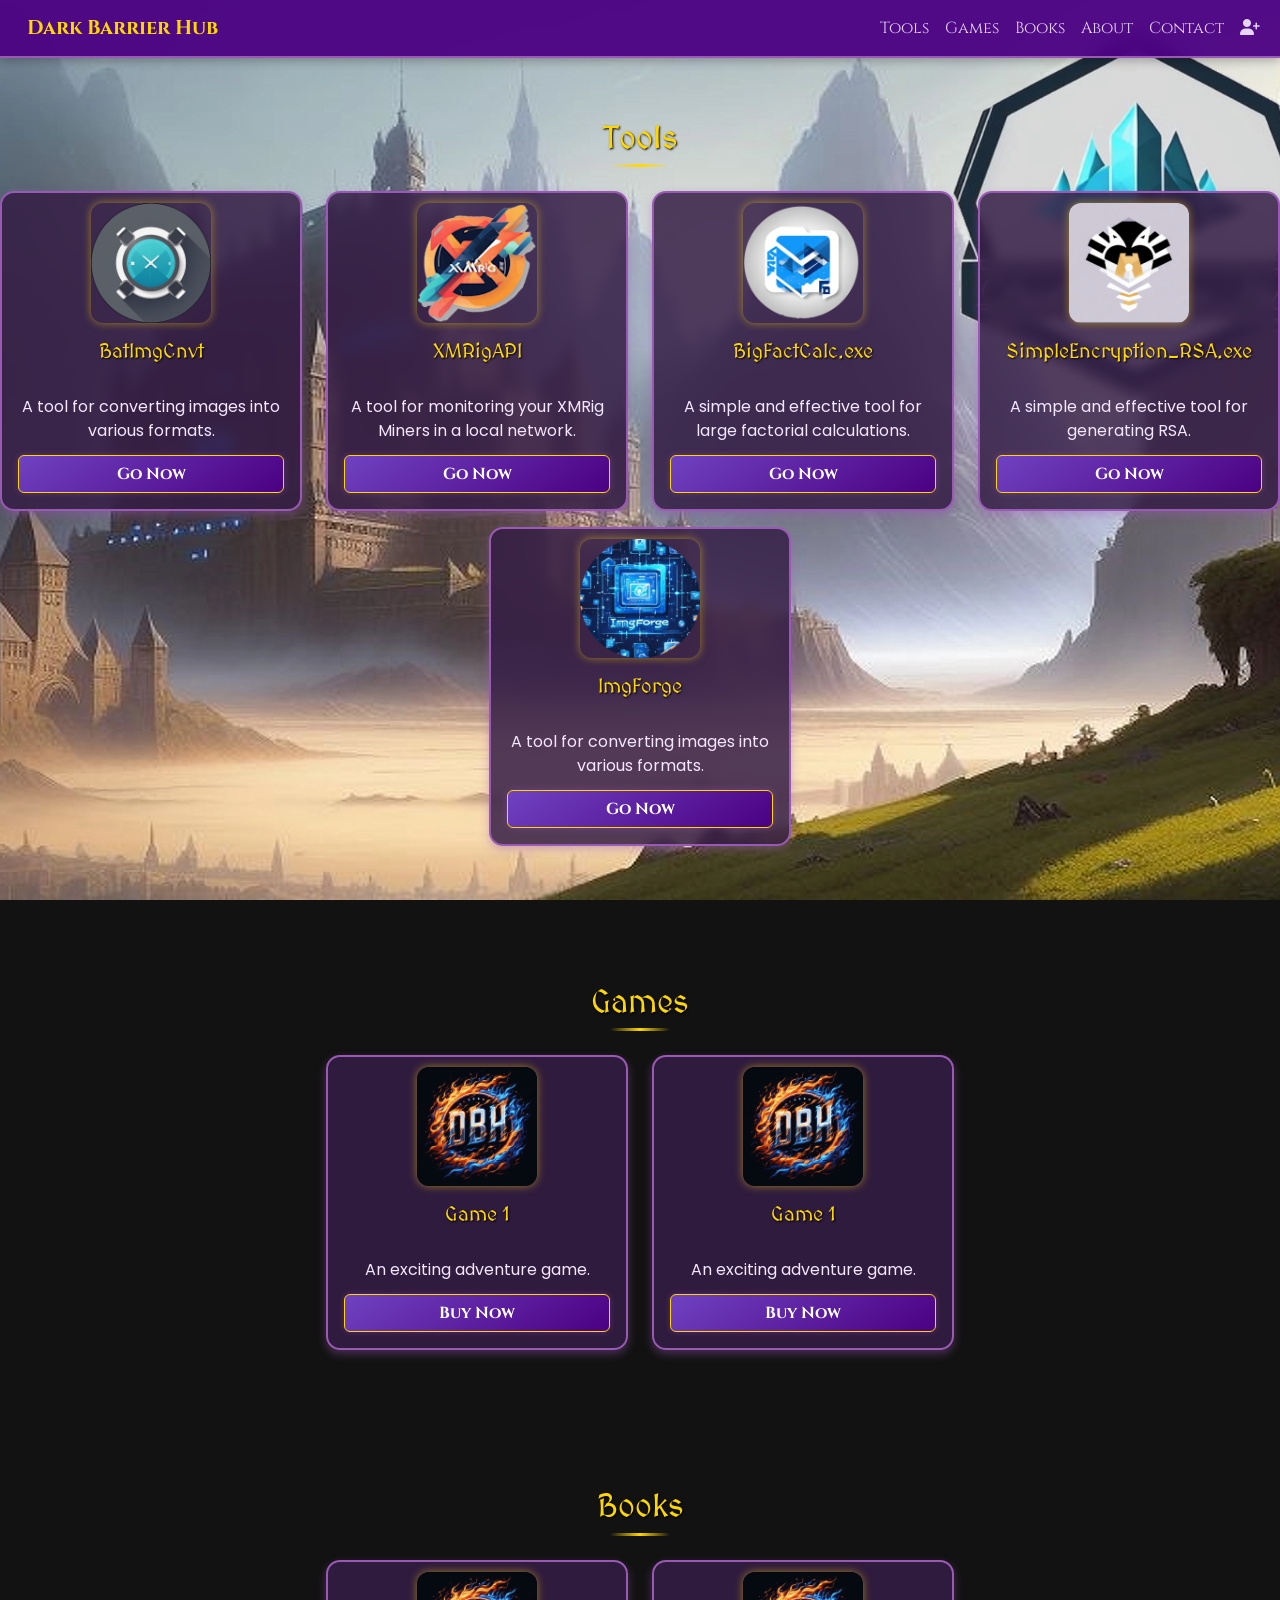
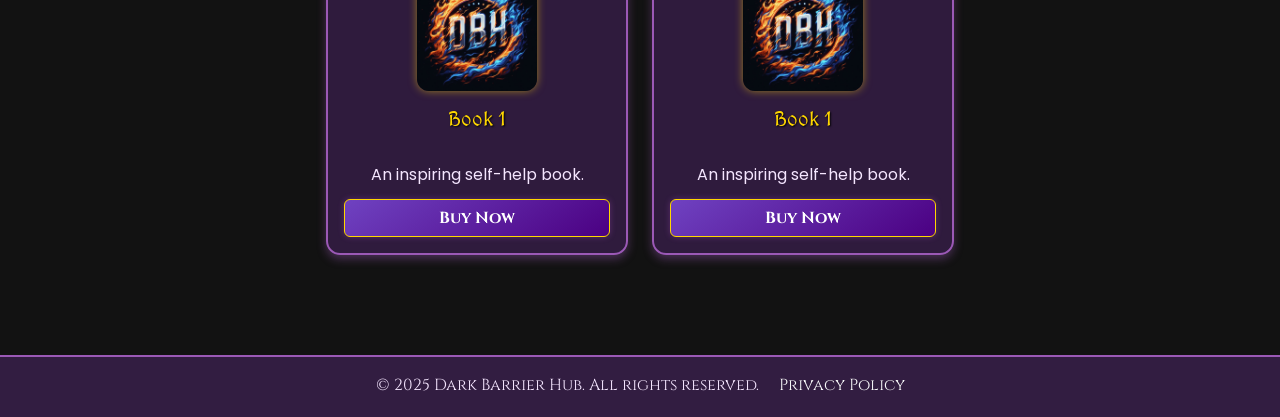
==== commit 8a716558: "Added new product" ====
--- a/public/index.html
+++ b/public/index.html
@@ -126,72 +126,92 @@
               alt="App 1"
             />
             <div class="card-body">
+              <h5 class="card-title">BatImgCnvt</h5>
+              <p class="card-text">
+                A tool for converting images into various formats.
+              </p>
+              <a
+                href="product.html?data=assets/data/pid1.json"
+                class="btn btn-custom"
+                >Go Now</a
+              >
+            </div>
+          </div>
+        </div>
+        <div class="col-12 col-sm-6 col-md-4 col-lg-3 mb-3">
+          <div class="card">
+            <img
+              src="assets/images/products/pid2/main1.ico"
+              class="card-img-top"
+              alt="App 2"
+            />
+            <div class="card-body">
+              <h5 class="card-title">XMRigAPI</h5>
+              <p class="card-text">
+                A tool for monitoring your XMRig Miners in a local network.
+              </p>
+              <a
+                href="product.html?data=assets/data/pid2.json"
+                class="btn btn-custom"
+                >Go Now</a
+              >
+            </div>
+          </div>
+        </div>
+        <div class="col-12 col-sm-6 col-md-4 col-lg-3 mb-3">
+          <div class="card">
+            <img
+              src="assets/images/products/pid3/main1.ico"
+              class="card-img-top"
+              alt="App 3"
+            />
+            <div class="card-body">
+              <h5 class="card-title">BigFactCalc.exe</h5>
+              <p class="card-text">
+                A simple and effective tool for large factorial calculations.
+              </p>
+              <a
+                href="product.html?data=assets/data/pid3.json"
+                class="btn btn-custom"
+                >Go Now</a
+              >
+            </div>
+          </div>
+        </div>
+        <div class="col-12 col-sm-6 col-md-4 col-lg-3 mb-3">
+          <div class="card">
+            <img
+              src="assets/images/products/pid4/main1.ico"
+              class="card-img-top"
+              alt="App 4"
+            />
+            <div class="card-body">
+              <h5 class="card-title">SimpleEncryption_RSA.exe</h5>
+              <p class="card-text">
+                A simple and effective tool for generating RSA.
+              </p>
+              <a
+                href="product.html?data=assets/data/pid4.json"
+                class="btn btn-custom"
+                >Go Now</a
+              >
+            </div>
+          </div>
+        </div>
+        <div class="col-12 col-sm-6 col-md-4 col-lg-3 mb-3">
+          <div class="card">
+            <img
+              src="assets/images/products/pid5/main1.ico"
+              class="card-img-top"
+              alt="App 5"
+            />
+            <div class="card-body">
               <h5 class="card-title">ImgForge</h5>
               <p class="card-text">
                 A tool for converting images into various formats.
               </p>
               <a
-                href="product.html?data=assets/data/pid1.json"
-                class="btn btn-custom"
-                >Go Now</a
-              >
-            </div>
-          </div>
-        </div>
-        <div class="col-12 col-sm-6 col-md-4 col-lg-3 mb-3">
-          <div class="card">
-            <img
-              src="assets/images/products/pid2/main1.ico"
-              class="card-img-top"
-              alt="App 1"
-            />
-            <div class="card-body">
-              <h5 class="card-title">XMRigAPI</h5>
-              <p class="card-text">
-                A tool for monitoring your XMRig Miners in a local network.
-              </p>
-              <a
-                href="product.html?data=assets/data/pid2.json"
-                class="btn btn-custom"
-                >Go Now</a
-              >
-            </div>
-          </div>
-        </div>
-        <div class="col-12 col-sm-6 col-md-4 col-lg-3 mb-3">
-          <div class="card">
-            <img
-              src="assets/images/products/pid3/main1.ico"
-              class="card-img-top"
-              alt="App 1"
-            />
-            <div class="card-body">
-              <h5 class="card-title">BigFactCalc.exe</h5>
-              <p class="card-text">
-                A simple and effective tool for large factorial calculations.
-              </p>
-              <a
-                href="product.html?data=assets/data/pid3.json"
-                class="btn btn-custom"
-                >Go Now</a
-              >
-            </div>
-          </div>
-        </div>
-        <div class="col-12 col-sm-6 col-md-4 col-lg-3 mb-3">
-          <div class="card">
-            <img
-              src="assets/images/products/pid4/main1.ico"
-              class="card-img-top"
-              alt="App 1"
-            />
-            <div class="card-body">
-              <h5 class="card-title">SimpleEncryption_RSA.exe</h5>
-              <p class="card-text">
-                A simple and effective tool for generating RSA.
-              </p>
-              <a
-                href="product.html?data=assets/data/pid4.json"
+                href="product.html?data=assets/data/pid5.json"
                 class="btn btn-custom"
                 >Go Now</a
               >
--- a/public/assets/css/style.css
+++ b/public/assets/css/style.css
@@ -11,7 +11,7 @@
   max-width: 100%;
   overflow-x: hidden;
   font-family: "Poppins", serif;
-  background: url("../images/dbh_bg.jpg") no-repeat center center fixed;
+  background: url("../images/dbh_bg.webp") no-repeat center center fixed;
   background-color: var(--bg-dark);
   background-size: cover;
   color: var(--text-light);
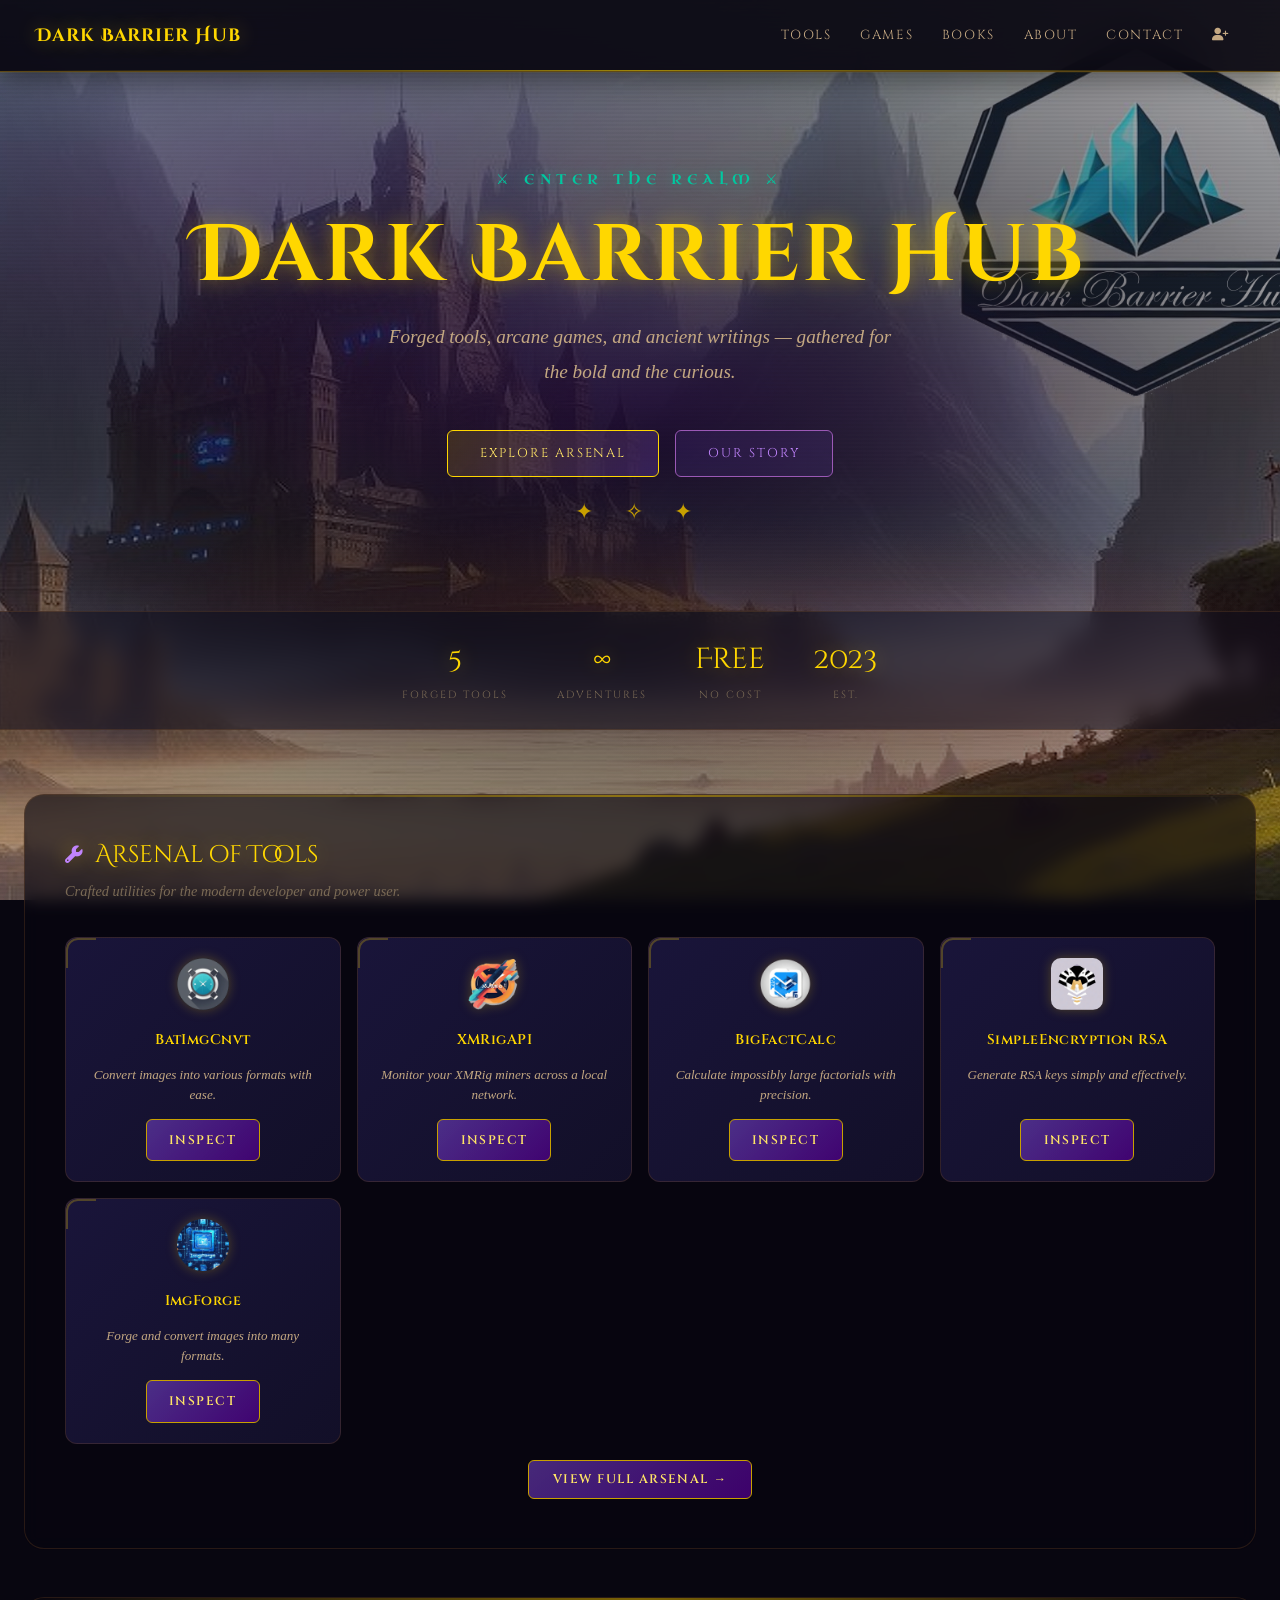
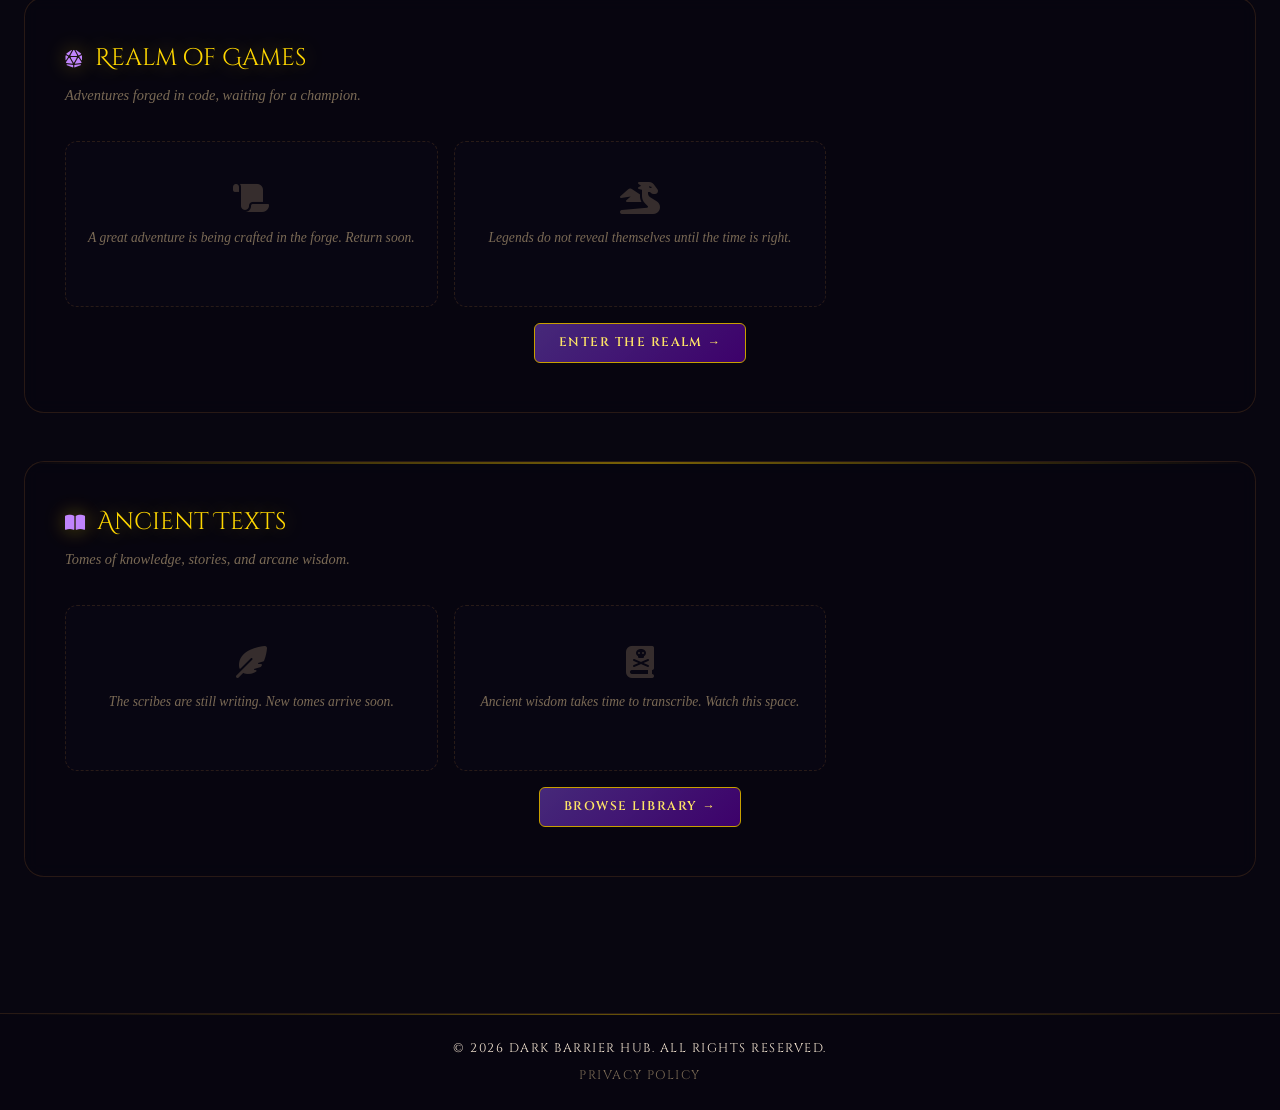
==== commit abcbe9e8: "updated the style for 2026" ====
--- a/public/index.html
+++ b/public/index.html
@@ -1,304 +1,523 @@
 <!DOCTYPE html>
 <html lang="en">
   <head>
-    <!-- SEO Meta Tags -->
     <meta charset="UTF-8" />
     <meta name="viewport" content="width=device-width, initial-scale=1.0" />
-    <meta
-      name="google-site-verification"
-      content="aF66AyqtIwNbUEEOXgbLgI_PvESpe-GnkXago1eeX58"
-    />
-
-    <title>
-      Dark Barrier Hub - Tools, Games, and Books for Digital Enthusiasts
-    </title>
-    <meta
-      name="description"
-      content="Explore top-quality tools, adventure games, and inspiring books at Dark Barrier Hub. Power up your digital experience with our curated collection."
-    />
-    <meta
-      name="keywords"
-      content="Dark Barrier Hub, software tools, PC tools, image converter, XMRig monitor, adventure games, ebooks, productivity, developer tools, tech store"
-    />
+    <meta name="google-site-verification" content="aF66AyqtIwNbUEEOXgbLgI_PvESpe-GnkXago1eeX58" />
+    <title>Dark Barrier Hub — Tools, Games & Books</title>
+    <meta name="description" content="Explore top-quality tools, adventure games, and inspiring books at Dark Barrier Hub. Power up your digital experience with our curated collection." />
+    <meta name="keywords" content="Dark Barrier Hub, software tools, PC tools, image converter, XMRig monitor, adventure games, ebooks, productivity, developer tools, tech store" />
     <meta name="author" content="Dark Barrier Hub Team" />
-
-    <!-- Open Graph Meta Tags (for Facebook, LinkedIn, etc.) -->
-    <meta
-      property="og:title"
-      content="Dark Barrier Hub - Tools, Games, and Books"
-    />
-    <meta
-      property="og:description"
-      content="Buy powerful tools, indie games, and insightful books designed for developers and gamers. Visit Dark Barrier Hub now."
-    />
-    <meta
-      property="og:image"
-      content="https://dark-barrier-hub.web.app/assets/images/dbh_icon.png"
-    />
+    <meta property="og:title" content="Dark Barrier Hub - Tools, Games, and Books" />
+    <meta property="og:description" content="Buy powerful tools, indie games, and insightful books designed for developers and gamers." />
+    <meta property="og:image" content="https://dark-barrier-hub.web.app/assets/images/dbh_icon.png" />
     <meta property="og:url" content="https://dark-barrier-hub.web.app/" />
     <meta property="og:type" content="website" />
-
-    <!-- Twitter Card Meta Tags -->
     <meta name="twitter:card" content="summary_large_image" />
-    <meta
-      name="twitter:title"
-      content="Dark Barrier Hub - Tools, Games, and Books"
-    />
-    <meta
-      name="twitter:description"
-      content="Shop developer tools, indie games, and self-help books in one place."
-    />
-    <meta
-      name="twitter:image"
-      content="https://dark-barrier-hub.web.app/assets/images/dbh_icon.png"
-    />
-
-    <!-- Favicon -->
-    <link
-      rel="shortcut icon"
-      href="assets/images/dbh_icon.png"
-      type="image/x-icon"
-    />
-
-    <!-- Stylesheets -->
-    <link
-      rel="stylesheet"
-      href="https://cdn.jsdelivr.net/npm/bootstrap@5.3.0/dist/css/bootstrap.min.css"
-    />
-    <link
-      rel="stylesheet"
-      href="https://cdnjs.cloudflare.com/ajax/libs/font-awesome/6.7.2/css/all.min.css"
-    />
+    <meta name="twitter:title" content="Dark Barrier Hub - Tools, Games, and Books" />
+    <meta name="twitter:description" content="Shop developer tools, indie games, and self-help books in one place." />
+    <meta name="twitter:image" content="https://dark-barrier-hub.web.app/assets/images/dbh_icon.png" />
+    <link rel="shortcut icon" href="assets/images/dbh_icon.png" type="image/x-icon" />
+    <link rel="stylesheet" href="https://cdn.jsdelivr.net/npm/bootstrap@5.3.0/dist/css/bootstrap.min.css" />
+    <link rel="stylesheet" href="https://cdnjs.cloudflare.com/ajax/libs/font-awesome/6.7.2/css/all.min.css" />
     <link rel="stylesheet" href="assets/css/style.css" />
-    <link
-      href="https://fonts.googleapis.com/css2?family=Poppins:wght@400;600&display=swap"
-      rel="stylesheet"
-    />
+    <style>
+      /* Page-specific: Index hero & sections */
+      .hero-section {
+        min-height: 58vh;
+        display: flex;
+        flex-direction: column;
+        align-items: center;
+        justify-content: center;
+        text-align: center;
+        padding: 6rem 2rem 5rem;
+        position: relative;
+      }
+
+      .hero-section::before {
+        content: '';
+        position: absolute;
+        inset: 0;
+        background:
+          radial-gradient(ellipse 60% 50% at 50% 60%, rgba(75,0,130,0.22) 0%, transparent 70%),
+          radial-gradient(ellipse 80% 30% at 50% 100%, rgba(139,26,26,0.12) 0%, transparent 60%);
+        pointer-events: none;
+      }
+
+      .hero-tagline {
+        font-family: var(--font-rune);
+        color: var(--teal-rune);
+        font-size: 0.85rem;
+        letter-spacing: 0.4em;
+        text-transform: uppercase;
+        text-shadow: var(--glow-rune);
+        margin-bottom: 1.25rem;
+        animation: runeGlow 3s infinite, fadeIn 1s ease both;
+      }
+
+      .hero-title {
+        font-family: var(--font-title);
+        font-size: clamp(2.4rem, 7vw, 5rem);
+        color: var(--gold);
+        text-shadow: var(--glow-gold);
+        line-height: 1.1;
+        margin-bottom: 1.25rem;
+        animation: fadeInDown 0.7s ease both;
+      }
+
+      .hero-subtitle {
+        font-family: var(--font-body);
+        font-style: italic;
+        color: var(--text-secondary);
+        font-size: clamp(1rem, 2vw, 1.2rem);
+        max-width: 520px;
+        margin: 0 auto 2.5rem;
+        animation: fadeInUp 0.7s 0.15s ease both;
+      }
+
+      .hero-cta {
+        display: flex;
+        gap: 1rem;
+        justify-content: center;
+        flex-wrap: wrap;
+        animation: fadeInUp 0.7s 0.3s ease both;
+      }
+
+      .hero-cta .btn-primary-hero {
+        font-family: var(--font-heading);
+        font-size: 0.8rem;
+        letter-spacing: 0.15em;
+        text-transform: uppercase;
+        padding: 0.75rem 2rem;
+        border-radius: var(--radius-sm);
+        border: 1px solid var(--gold);
+        background: linear-gradient(135deg, rgba(255,215,0,0.15), rgba(111,66,193,0.3));
+        color: var(--gold-pale);
+        transition: all 0.3s ease;
+        text-decoration: none;
+      }
+
+      .hero-cta .btn-primary-hero:hover {
+        background: linear-gradient(135deg, var(--gold), var(--gold-dim));
+        color: var(--bg-void);
+        box-shadow: var(--glow-gold);
+      }
+
+      .hero-ornament {
+        margin: 1rem 0 0;
+        color: var(--gold-dim);
+        font-size: 1.4rem;
+        letter-spacing: 0.8rem;
+        opacity: 0.35;
+        animation: fadeIn 1s 0.5s ease both;
+      }
+
+      /* Stats bar */
+      .stats-bar {
+        display: flex;
+        justify-content: center;
+        gap: 3rem;
+        padding: 1.5rem 2rem;
+        border-top: 1px solid var(--border-dim);
+        border-bottom: 1px solid var(--border-dim);
+        background: rgba(13, 11, 26, 0.5);
+        backdrop-filter: blur(10px);
+        flex-wrap: wrap;
+      }
+
+      .stat-item {
+        text-align: center;
+      }
+
+      .stat-number {
+        font-family: var(--font-title);
+        font-size: 1.8rem;
+        color: var(--gold);
+        text-shadow: var(--glow-gold);
+        display: block;
+      }
+
+      .stat-label {
+        font-family: var(--font-heading);
+        font-size: 0.65rem;
+        letter-spacing: 0.2em;
+        text-transform: uppercase;
+        color: var(--text-muted);
+        display: block;
+        margin-top: 0.1rem;
+      }
+
+      /* Section nav tabs */
+      .section-nav {
+        display: flex;
+        gap: 0;
+        border-bottom: 1px solid var(--border-dim);
+        margin-bottom: 2.5rem;
+        overflow-x: auto;
+      }
+
+      .section-nav-item {
+        font-family: var(--font-heading);
+        font-size: 0.75rem;
+        letter-spacing: 0.15em;
+        text-transform: uppercase;
+        padding: 0.75rem 1.5rem;
+        color: var(--text-muted);
+        border-bottom: 2px solid transparent;
+        cursor: default;
+        white-space: nowrap;
+        display: flex;
+        align-items: center;
+        gap: 0.5rem;
+        transition: all 0.25s ease;
+      }
+
+      .section-nav-item i { font-size: 0.9rem; }
+
+      .section-nav-item.active {
+        color: var(--gold);
+        border-bottom-color: var(--gold);
+      }
+
+      /* Index-specific card grid container */
+      .index-section {
+        padding: 4rem 0;
+      }
+
+      .section-wrapper {
+        background: rgba(8, 6, 16, 0.6);
+        border: 1px solid var(--border-dim);
+        border-radius: var(--radius-lg);
+        padding: 2.5rem;
+        margin-bottom: 3rem;
+        position: relative;
+        overflow: hidden;
+        backdrop-filter: blur(8px);
+      }
+
+      .section-wrapper::before {
+        content: '';
+        position: absolute;
+        top: 0; left: 0; right: 0;
+        height: 2px;
+        background: linear-gradient(to right, transparent, var(--gold-dim), transparent);
+        opacity: 0.6;
+      }
+
+      .section-label {
+        font-family: var(--font-title);
+        font-size: 1.5rem;
+        color: var(--gold);
+        text-shadow: var(--glow-gold);
+        margin-bottom: 0.25rem;
+        display: flex;
+        align-items: center;
+        gap: 0.75rem;
+      }
+
+      .section-label i {
+        font-size: 1.1rem;
+        color: var(--violet-pale);
+      }
+
+      .section-description {
+        font-family: var(--font-body);
+        font-style: italic;
+        color: var(--text-muted);
+        font-size: 0.9rem;
+        margin-bottom: 2rem;
+      }
+
+      /* Homepage cards are smaller */
+      .home-card {
+        background: linear-gradient(135deg, rgba(28,23,64,0.9) 0%, rgba(19,16,42,0.95) 100%);
+        border: 1px solid var(--border-dim);
+        border-radius: var(--radius-md);
+        padding: 1.25rem;
+        transition: all 0.3s cubic-bezier(0.34,1.56,0.64,1);
+        height: 100%;
+        display: flex;
+        flex-direction: column;
+        align-items: center;
+        text-align: center;
+        position: relative;
+        overflow: hidden;
+      }
+
+      .home-card::after {
+        content: '';
+        position: absolute;
+        top: 0; left: 0;
+        width: 30px; height: 30px;
+        border-top: 2px solid rgba(255,215,0,0.25);
+        border-left: 2px solid rgba(255,215,0,0.25);
+        border-radius: var(--radius-md) 0 0 0;
+        transition: border-color 0.3s ease;
+      }
+
+      .home-card:hover {
+        transform: translateY(-5px) scale(1.02);
+        border-color: var(--border-mid);
+        box-shadow: var(--glow-violet), var(--shadow-card);
+      }
+
+      .home-card:hover::after {
+        border-color: rgba(255,215,0,0.6);
+      }
+
+      .home-card img {
+        width: 52px;
+        height: 52px;
+        object-fit: contain;
+        border-radius: 10px;
+        margin-bottom: 0.75rem;
+        filter: drop-shadow(0 0 6px rgba(255,215,0,0.25));
+        transition: filter 0.3s ease, transform 0.3s ease;
+      }
+
+      .home-card:hover img {
+        filter: drop-shadow(0 0 14px rgba(255,215,0,0.55));
+        transform: scale(1.1);
+      }
+
+      .home-card h5 {
+        font-family: var(--font-heading);
+        font-size: 0.88rem;
+        color: var(--gold);
+        letter-spacing: 0.03em;
+        margin-bottom: 0.4rem;
+        min-height: 36px;
+        display: flex;
+        align-items: center;
+        justify-content: center;
+      }
+
+      .home-card p {
+        font-family: var(--font-body);
+        font-style: italic;
+        font-size: 0.82rem;
+        color: var(--text-secondary);
+        line-height: 1.55;
+        flex: 1;
+        margin-bottom: 0.85rem;
+      }
+
+      /* Placeholder cards */
+      .placeholder-card {
+        background: rgba(13, 11, 26, 0.4);
+        border: 1px dashed var(--border-dim);
+        border-radius: var(--radius-md);
+        padding: 2.5rem 1.25rem;
+        text-align: center;
+        color: var(--text-muted);
+        height: 100%;
+      }
+
+      .placeholder-card i {
+        font-size: 2rem;
+        display: block;
+        margin-bottom: 0.75rem;
+        opacity: 0.4;
+      }
+
+      .placeholder-card p {
+        font-family: var(--font-body);
+        font-style: italic;
+        color: var(--text-muted);
+        font-size: 0.85rem;
+      }
+    </style>
   </head>
 
   <body>
+    <!-- NAVIGATION -->
     <nav class="navbar navbar-expand-lg navbar-dark">
       <div class="container-fluid">
         <a class="navbar-brand" href="#">Dark Barrier Hub</a>
-        <button
-          class="navbar-toggler"
-          type="button"
-          data-bs-toggle="collapse"
-          data-bs-target="#navbarNav"
-        >
+        <button class="navbar-toggler" type="button" data-bs-toggle="collapse" data-bs-target="#navbarNav">
           <span class="navbar-toggler-icon"></span>
         </button>
         <div class="collapse navbar-collapse" id="navbarNav">
           <ul class="navbar-nav ms-auto">
+            <li class="nav-item"><a class="nav-link" href="tools.html">Tools</a></li>
+            <li class="nav-item"><a class="nav-link" href="games.html">Games</a></li>
+            <li class="nav-item"><a class="nav-link" href="books.html">Books</a></li>
+            <li class="nav-item"><a class="nav-link" href="about.html">About</a></li>
+            <li class="nav-item"><a class="nav-link" href="contact.html">Contact</a></li>
             <li class="nav-item">
-              <a class="nav-link" href="tools.html">Tools</a>
-            </li>
-            <li class="nav-item">
-              <a class="nav-link" href="games.html">Games</a>
-            </li>
-            <li class="nav-item">
-              <a class="nav-link" href="books.html">Books</a>
-            </li>
-            <li class="nav-item">
-              <a class="nav-link" href="about.html">About</a>
-            </li>
-            <li class="nav-item">
-              <a class="nav-link" href="contact.html">Contact</a>
-            </li>
-            <li class="nav-item">
-              <a class="nav-link" href="logsign.html" title="Login/Signup"
-                ><i class="fa-solid fa-user-plus"></i
-              ></a>
+              <a class="nav-link" href="logsign.html" title="Login/Signup"><i class="fa-solid fa-user-plus"></i></a>
             </li>
           </ul>
         </div>
       </div>
     </nav>
 
-    <div class="container-fluid category text-center" id="tools">
-      <h2 class="mb-4">Tools</h2>
-      <div class="row justify-content-center">
-        <div class="col-12 col-sm-6 col-md-4 col-lg-3 mb-3">
-          <div class="card">
-            <img
-              src="assets/images/products/pid1/main1.ico"
-              class="card-img-top"
-              alt="App 1"
-            />
-            <div class="card-body">
-              <h5 class="card-title">BatImgCnvt</h5>
-              <p class="card-text">
-                A tool for converting images into various formats.
-              </p>
-              <a
-                href="product.html?data=assets/data/pid1.json"
-                class="btn btn-custom"
-                >Go Now</a
-              >
+    <!-- HERO -->
+    <section class="hero-section">
+      <p class="hero-tagline">⚔ Enter the Realm ⚔</p>
+      <h1 class="hero-title">Dark Barrier Hub</h1>
+      <p class="hero-subtitle">Forged tools, arcane games, and ancient writings — gathered for the bold and the curious.</p>
+      <div class="hero-cta">
+        <a href="#tools-section" class="btn-primary-hero">Explore Arsenal</a>
+        <a href="about.html" class="btn-primary-hero" style="border-color: var(--violet-bright); color: var(--violet-pale); background: rgba(111,66,193,0.15);">Our Story</a>
+      </div>
+      <div class="hero-ornament">✦ ✧ ✦</div>
+    </section>
+
+    <!-- STATS BAR -->
+    <div class="stats-bar">
+      <div class="stat-item">
+        <span class="stat-number">5</span>
+        <span class="stat-label">Forged Tools</span>
+      </div>
+      <div class="stat-item">
+        <span class="stat-number">∞</span>
+        <span class="stat-label">Adventures</span>
+      </div>
+      <div class="stat-item">
+        <span class="stat-number">Free</span>
+        <span class="stat-label">No Cost</span>
+      </div>
+      <div class="stat-item">
+        <span class="stat-number">2023</span>
+        <span class="stat-label">Est.</span>
+      </div>
+    </div>
+
+    <!-- MAIN CONTENT -->
+    <div class="container-fluid px-3 px-md-4 index-section" id="tools-section">
+      <div class="row g-0">
+        <div class="col-12">
+
+          <!-- TOOLS -->
+          <div class="section-wrapper">
+            <div class="section-label">
+              <i class="fa-solid fa-wrench"></i> Arsenal of Tools
+            </div>
+            <p class="section-description">Crafted utilities for the modern developer and power user.</p>
+            <div class="row g-3">
+              <div class="col-12 col-sm-6 col-md-4 col-lg-3 col-xl-2-4">
+                <div class="home-card">
+                  <img src="assets/images/products/pid1/main1.ico" alt="BatImgCnvt" />
+                  <h5>BatImgCnvt</h5>
+                  <p>Convert images into various formats with ease.</p>
+                  <a href="product.html?data=assets/data/pid1.json" class="btn-custom">Inspect</a>
+                </div>
+              </div>
+              <div class="col-12 col-sm-6 col-md-4 col-lg-3 col-xl-2-4">
+                <div class="home-card">
+                  <img src="assets/images/products/pid2/main1.ico" alt="XMRigAPI" />
+                  <h5>XMRigAPI</h5>
+                  <p>Monitor your XMRig miners across a local network.</p>
+                  <a href="product.html?data=assets/data/pid2.json" class="btn-custom">Inspect</a>
+                </div>
+              </div>
+              <div class="col-12 col-sm-6 col-md-4 col-lg-3 col-xl-2-4">
+                <div class="home-card">
+                  <img src="assets/images/products/pid3/main1.ico" alt="BigFactCalc" />
+                  <h5>BigFactCalc</h5>
+                  <p>Calculate impossibly large factorials with precision.</p>
+                  <a href="product.html?data=assets/data/pid3.json" class="btn-custom">Inspect</a>
+                </div>
+              </div>
+              <div class="col-12 col-sm-6 col-md-4 col-lg-3 col-xl-2-4">
+                <div class="home-card">
+                  <img src="assets/images/products/pid4/main1.ico" alt="SimpleEncryption RSA" />
+                  <h5>SimpleEncryption RSA</h5>
+                  <p>Generate RSA keys simply and effectively.</p>
+                  <a href="product.html?data=assets/data/pid4.json" class="btn-custom">Inspect</a>
+                </div>
+              </div>
+              <div class="col-12 col-sm-6 col-md-4 col-lg-3 col-xl-2-4">
+                <div class="home-card">
+                  <img src="assets/images/products/pid5/main1.ico" alt="ImgForge" />
+                  <h5>ImgForge</h5>
+                  <p>Forge and convert images into many formats.</p>
+                  <a href="product.html?data=assets/data/pid5.json" class="btn-custom">Inspect</a>
+                </div>
+              </div>
+            </div>
+            <div class="text-center mt-3">
+              <a href="tools.html" class="btn-custom" style="font-size: 0.72rem; padding: 0.5rem 1.5rem;">View Full Arsenal →</a>
             </div>
           </div>
+
+          <!-- GAMES -->
+          <div class="section-wrapper">
+            <div class="section-label">
+              <i class="fa-solid fa-dice-d20"></i> Realm of Games
+            </div>
+            <p class="section-description">Adventures forged in code, waiting for a champion.</p>
+            <div class="row g-3">
+              <div class="col-12 col-sm-6 col-md-4">
+                <div class="placeholder-card">
+                  <i class="fa-solid fa-scroll"></i>
+                  <p>A great adventure is being crafted in the forge. Return soon.</p>
+                </div>
+              </div>
+              <div class="col-12 col-sm-6 col-md-4">
+                <div class="placeholder-card">
+                  <i class="fa-solid fa-dragon"></i>
+                  <p>Legends do not reveal themselves until the time is right.</p>
+                </div>
+              </div>
+            </div>
+            <div class="text-center mt-3">
+              <a href="games.html" class="btn-custom" style="font-size: 0.72rem; padding: 0.5rem 1.5rem;">Enter the Realm →</a>
+            </div>
+          </div>
+
+          <!-- BOOKS -->
+          <div class="section-wrapper">
+            <div class="section-label">
+              <i class="fa-solid fa-book-open"></i> Ancient Texts
+            </div>
+            <p class="section-description">Tomes of knowledge, stories, and arcane wisdom.</p>
+            <div class="row g-3">
+              <div class="col-12 col-sm-6 col-md-4">
+                <div class="placeholder-card">
+                  <i class="fa-solid fa-feather-pointed"></i>
+                  <p>The scribes are still writing. New tomes arrive soon.</p>
+                </div>
+              </div>
+              <div class="col-12 col-sm-6 col-md-4">
+                <div class="placeholder-card">
+                  <i class="fa-solid fa-book-skull"></i>
+                  <p>Ancient wisdom takes time to transcribe. Watch this space.</p>
+                </div>
+              </div>
+            </div>
+            <div class="text-center mt-3">
+              <a href="books.html" class="btn-custom" style="font-size: 0.72rem; padding: 0.5rem 1.5rem;">Browse Library →</a>
+            </div>
+          </div>
+
         </div>
-        <div class="col-12 col-sm-6 col-md-4 col-lg-3 mb-3">
-          <div class="card">
-            <img
-              src="assets/images/products/pid2/main1.ico"
-              class="card-img-top"
-              alt="App 2"
-            />
-            <div class="card-body">
-              <h5 class="card-title">XMRigAPI</h5>
-              <p class="card-text">
-                A tool for monitoring your XMRig Miners in a local network.
-              </p>
-              <a
-                href="product.html?data=assets/data/pid2.json"
-                class="btn btn-custom"
-                >Go Now</a
-              >
-            </div>
-          </div>
-        </div>
-        <div class="col-12 col-sm-6 col-md-4 col-lg-3 mb-3">
-          <div class="card">
-            <img
-              src="assets/images/products/pid3/main1.ico"
-              class="card-img-top"
-              alt="App 3"
-            />
-            <div class="card-body">
-              <h5 class="card-title">BigFactCalc.exe</h5>
-              <p class="card-text">
-                A simple and effective tool for large factorial calculations.
-              </p>
-              <a
-                href="product.html?data=assets/data/pid3.json"
-                class="btn btn-custom"
-                >Go Now</a
-              >
-            </div>
-          </div>
-        </div>
-        <div class="col-12 col-sm-6 col-md-4 col-lg-3 mb-3">
-          <div class="card">
-            <img
-              src="assets/images/products/pid4/main1.ico"
-              class="card-img-top"
-              alt="App 4"
-            />
-            <div class="card-body">
-              <h5 class="card-title">SimpleEncryption_RSA.exe</h5>
-              <p class="card-text">
-                A simple and effective tool for generating RSA.
-              </p>
-              <a
-                href="product.html?data=assets/data/pid4.json"
-                class="btn btn-custom"
-                >Go Now</a
-              >
-            </div>
-          </div>
-        </div>
-        <div class="col-12 col-sm-6 col-md-4 col-lg-3 mb-3">
-          <div class="card">
-            <img
-              src="assets/images/products/pid5/main1.ico"
-              class="card-img-top"
-              alt="App 5"
-            />
-            <div class="card-body">
-              <h5 class="card-title">ImgForge</h5>
-              <p class="card-text">
-                A tool for converting images into various formats.
-              </p>
-              <a
-                href="product.html?data=assets/data/pid5.json"
-                class="btn btn-custom"
-                >Go Now</a
-              >
-            </div>
-          </div>
-        </div>
       </div>
     </div>
 
-    <div class="container-fluid category text-center" id="games">
-      <h2 class="mb-4">Games</h2>
-      <div class="row justify-content-center">
-        <div class="col-12 col-sm-6 col-md-4 col-lg-3 mb-3">
-          <div class="card">
-            <img
-              src="assets/images/dbh_icon.png"
-              class="card-img-top"
-              alt="Game 1"
-            />
-            <div class="card-body">
-              <h5 class="card-title">Game 1</h5>
-              <p class="card-text">An exciting adventure game.</p>
-              <a href="#" class="btn btn-custom">Buy Now</a>
-            </div>
-          </div>
-        </div>
-        <div class="col-12 col-sm-6 col-md-4 col-lg-3 mb-3">
-          <div class="card">
-            <img
-              src="assets/images/dbh_icon.png"
-              class="card-img-top"
-              alt="Game 1"
-            />
-            <div class="card-body">
-              <h5 class="card-title">Game 1</h5>
-              <p class="card-text">An exciting adventure game.</p>
-              <a href="#" class="btn btn-custom">Buy Now</a>
-            </div>
-          </div>
-        </div>
-      </div>
-    </div>
-
-    <div class="container-fluid category text-center" id="books">
-      <h2 class="mb-4">Books</h2>
-      <div class="row justify-content-center">
-        <div class="col-12 col-sm-6 col-md-4 col-lg-3 mb-3">
-          <div class="card">
-            <img
-              src="assets/images/dbh_icon.png"
-              class="card-img-top"
-              alt="Book 1"
-            />
-            <div class="card-body">
-              <h5 class="card-title">Book 1</h5>
-              <p class="card-text">An inspiring self-help book.</p>
-              <a href="#" class="btn btn-custom">Buy Now</a>
-            </div>
-          </div>
-        </div>
-        <div class="col-12 col-sm-6 col-md-4 col-lg-3 mb-3">
-          <div class="card">
-            <img
-              src="assets/images/dbh_icon.png"
-              class="card-img-top"
-              alt="Book 1"
-            />
-            <div class="card-body">
-              <h5 class="card-title">Book 1</h5>
-              <p class="card-text">An inspiring self-help book.</p>
-              <a href="#" class="btn btn-custom">Buy Now</a>
-            </div>
-          </div>
-        </div>
-      </div>
-    </div>
-
+    <!-- FOOTER -->
     <footer class="footer text-center p-3 mt-4">
       <div class="container">
-        <p class="mb-1">&copy; 2025 Dark Barrier Hub. All rights reserved.</p>
-        <a href="privacy-policy.html" class="text-decoration-none text-light"
-          >Privacy Policy</a
-        >
+        <p class="mb-1">&copy; 2026 Dark Barrier Hub. All rights reserved.</p>
+        <a href="privacy-policy.html">Privacy Policy</a>
       </div>
     </footer>
 
     <script type="module" src="assets/js/login_logout.js"></script>
     <script src="https://cdn.jsdelivr.net/npm/bootstrap@5.3.0/dist/js/bootstrap.bundle.min.js"></script>
+
+    <script>
+      // Stagger card animations on load
+      document.querySelectorAll('.home-card, .placeholder-card').forEach((card, i) => {
+        card.style.opacity = '0';
+        card.style.transform = 'translateY(20px)';
+        card.style.transition = 'opacity 0.5s ease, transform 0.5s ease';
+        setTimeout(() => {
+          card.style.opacity = '1';
+          card.style.transform = 'translateY(0)';
+        }, 80 * i + 200);
+      });
+    </script>
   </body>
 </html>
--- a/public/assets/css/style.css
+++ b/public/assets/css/style.css
@@ -1,243 +1,827 @@
-@import url("https://fonts.googleapis.com/css2?family=Cinzel:wght@600&family=MedievalSharp&display=swap");
+@import url("https://fonts.googleapis.com/css2?family=Cinzel+Decorative:wght@400;700;900&family=Cinzel:wght@400;500;600;700&family=IM+Fell+English:ital@0;1&family=Uncial+Antiqua&display=swap");
+
+/* ============================================================
+   DARK BARRIER HUB — MEDIEVAL RPG REDESIGN
+   ============================================================ */
 
 :root {
-  --bg-dark: #121212;
-  --text-light: #FFFFFF;
-  --accent: #BB86FC;
-}
-
-html,
+  /* Core Palette */
+  --bg-void:        #080610;
+  --bg-deep:        #0d0b1a;
+  --bg-surface:     #13102a;
+  --bg-raised:      #1c1740;
+  --bg-card:        #17142f;
+
+  /* Borders & Dividers */
+  --border-dim:     rgba(139, 90, 43, 0.25);
+  --border-mid:     rgba(212, 160, 23, 0.4);
+  --border-bright:  rgba(255, 215, 0, 0.7);
+
+  /* Accent Colors */
+  --gold:           #ffd700;
+  --gold-dim:       #c8a000;
+  --gold-pale:      #ffe566;
+  --crimson:        #8b1a1a;
+  --crimson-bright: #c0392b;
+  --violet:         #4b0082;
+  --violet-mid:     #6f42c1;
+  --violet-bright:  #9b59b6;
+  --violet-pale:    #c084fc;
+  --teal-rune:      #00c8a0;
+  --ember:          #ff6b35;
+
+  /* Text */
+  --text-primary:   #f5e6d3;
+  --text-secondary: #c4a882;
+  --text-muted:     #7a6a55;
+  --text-gold:      #ffd700;
+  --text-rune:      #00c8a0;
+
+  /* Effects */
+  --glow-gold:      0 0 20px rgba(255, 215, 0, 0.4), 0 0 60px rgba(255, 215, 0, 0.1);
+  --glow-violet:    0 0 20px rgba(155, 89, 182, 0.5), 0 0 60px rgba(75, 0, 130, 0.2);
+  --glow-rune:      0 0 15px rgba(0, 200, 160, 0.6);
+  --glow-ember:     0 0 20px rgba(255, 107, 53, 0.4);
+
+  --shadow-card:    0 8px 32px rgba(0, 0, 0, 0.6), 0 2px 8px rgba(0, 0, 0, 0.4);
+  --shadow-deep:    0 20px 60px rgba(0, 0, 0, 0.8);
+
+  /* Typography */
+  --font-title:     'Cinzel Decorative', serif;
+  --font-heading:   'Cinzel', serif;
+  --font-body:      'IM Fell English', serif;
+  --font-rune:      'Uncial Antiqua', cursive;
+
+  /* Spacing & Sizing */
+  --radius-sm:      6px;
+  --radius-md:      12px;
+  --radius-lg:      20px;
+  --nav-height:     72px;
+}
+
+/* ============================================================
+   RESET & BASE
+   ============================================================ */
+*, *::before, *::after {
+  box-sizing: border-box;
+  margin: 0;
+  padding: 0;
+}
+
+html {
+  scroll-behavior: smooth;
+  overflow-x: hidden;
+}
+
 body {
-  max-width: 100%;
+  font-family: var(--font-body);
+  background-color: var(--bg-void);
+  color: var(--text-primary);
+  min-height: 100vh;
   overflow-x: hidden;
-  font-family: "Poppins", serif;
-  background: url("../images/dbh_bg.webp") no-repeat center center fixed;
-  background-color: var(--bg-dark);
-  background-size: cover;
-  color: var(--text-light);
-}
-
-/* Headings with medieval flair */
-h2,
-.card-title {
-  font-family: "MedievalSharp", cursive;
-  color: #ffd700;
-  text-shadow: 1px 1px 2px #000;
-}
-
-.container {
+  position: relative;
+  line-height: 1.7;
+  font-size: 1.05rem;
+}
+
+/* Atmospheric background layers */
+body::before {
+  content: '';
+  position: fixed;
+  inset: 0;
+  background:
+    radial-gradient(ellipse 80% 50% at 20% 20%, rgba(75, 0, 130, 0.18) 0%, transparent 60%),
+    radial-gradient(ellipse 60% 40% at 80% 80%, rgba(139, 26, 26, 0.15) 0%, transparent 55%),
+    radial-gradient(ellipse 100% 80% at 50% 50%, rgba(8, 6, 16, 0.9) 0%, transparent 100%),
+    url("../images/dbh_bg.webp") center/cover no-repeat;
+  z-index: -2;
+  pointer-events: none;
+}
+
+body::after {
+  content: '';
+  position: fixed;
+  inset: 0;
+  background: repeating-linear-gradient(
+    0deg,
+    transparent,
+    transparent 2px,
+    rgba(0, 0, 0, 0.03) 2px,
+    rgba(0, 0, 0, 0.03) 4px
+  );
+  z-index: -1;
+  pointer-events: none;
+}
+
+/* ============================================================
+   SCROLLBAR
+   ============================================================ */
+::-webkit-scrollbar { width: 8px; }
+::-webkit-scrollbar-track { background: var(--bg-void); }
+::-webkit-scrollbar-thumb {
+  background: linear-gradient(to bottom, var(--gold-dim), var(--violet-mid));
+  border-radius: 4px;
+}
+
+/* ============================================================
+   SELECTION
+   ============================================================ */
+::selection {
+  background: rgba(255, 215, 0, 0.25);
+  color: var(--gold-pale);
+}
+
+/* ============================================================
+   TYPOGRAPHY
+   ============================================================ */
+h1, h2, h3, h4, h5 {
+  font-family: var(--font-heading);
+  color: var(--text-gold);
+  font-weight: 600;
+  letter-spacing: 0.04em;
+  line-height: 1.3;
+}
+
+h1 { font-family: var(--font-title); font-size: clamp(1.8rem, 4vw, 3rem); }
+h2 { font-size: clamp(1.4rem, 3vw, 2rem); }
+h3 { font-size: clamp(1.1rem, 2vw, 1.4rem); }
+
+p { color: var(--text-primary); line-height: 1.8; }
+
+a {
+  color: var(--gold);
+  text-decoration: none;
+  transition: color 0.25s ease;
+}
+a:hover { color: var(--gold-pale); }
+
+/* ============================================================
+   NAVIGATION
+   ============================================================ */
+.navbar {
+  background: rgba(8, 6, 16, 0.92) !important;
+  backdrop-filter: blur(20px) saturate(1.5);
+  -webkit-backdrop-filter: blur(20px) saturate(1.5);
+  border-bottom: 1px solid var(--border-mid);
+  height: var(--nav-height);
+  position: sticky;
+  top: 0;
+  z-index: 1000;
+  font-family: var(--font-heading);
+  box-shadow: 0 4px 30px rgba(0,0,0,0.5), 0 1px 0 rgba(255,215,0,0.1);
+  padding: 0 1.5rem;
+}
+
+.navbar::after {
+  content: '';
+  position: absolute;
+  bottom: 0;
+  left: 0;
+  right: 0;
+  height: 1px;
+  background: linear-gradient(to right, transparent, var(--gold), transparent);
+  opacity: 0.6;
+}
+
+.navbar-brand {
+  font-family: var(--font-title) !important;
+  font-size: 1.15rem !important;
+  color: var(--gold) !important;
+  letter-spacing: 0.05em;
+  text-shadow: var(--glow-gold);
+  font-weight: 700 !important;
+  transition: text-shadow 0.3s ease;
+}
+
+.navbar-brand:hover {
+  text-shadow: 0 0 30px rgba(255, 215, 0, 0.8), 0 0 60px rgba(255, 215, 0, 0.3);
+  color: var(--gold-pale) !important;
+}
+
+.nav-link {
+  color: var(--text-secondary) !important;
+  font-size: 0.82rem !important;
+  letter-spacing: 0.12em;
+  text-transform: uppercase;
+  padding: 0.5rem 0.9rem !important;
+  transition: all 0.25s ease;
+  position: relative;
+}
+
+.nav-link::after {
+  content: '';
+  position: absolute;
+  bottom: 0;
+  left: 50%;
+  transform: translateX(-50%);
+  width: 0;
+  height: 1px;
+  background: var(--gold);
+  transition: width 0.3s ease;
+}
+
+.nav-link:hover {
+  color: var(--gold) !important;
+}
+
+.nav-link:hover::after { width: 70%; }
+
+.navbar-toggler {
+  border: 1px solid var(--border-mid) !important;
+  padding: 6px 10px;
+}
+
+.navbar-toggler-icon {
+  background-image: url("data:image/svg+xml,%3csvg xmlns='http://www.w3.org/2000/svg' viewBox='0 0 30 30'%3e%3cpath stroke='rgba%28255%2C215%2C0%2C0.9%29' stroke-linecap='round' stroke-miterlimit='10' stroke-width='2' d='M4 7h22M4 15h22M4 23h22'/%3e%3c/svg%3e") !important;
+}
+
+/* ============================================================
+   ORNAMENTAL SECTION HEADERS
+   ============================================================ */
+.section-title {
+  text-align: center;
+  margin-bottom: 3rem;
+  position: relative;
+}
+
+.section-title h2 {
+  font-family: var(--font-title);
+  font-size: clamp(1.6rem, 3.5vw, 2.5rem);
+  color: var(--gold);
+  text-shadow: var(--glow-gold);
+  display: inline-block;
+  padding: 0 2rem;
+  position: relative;
+  letter-spacing: 0.06em;
+}
+
+.section-title h2::before,
+.section-title h2::after {
+  content: '⚔';
+  position: absolute;
+  top: 50%;
+  transform: translateY(-50%);
+  font-size: 1rem;
+  color: var(--gold-dim);
+  opacity: 0.7;
+}
+
+.section-title h2::before { left: 0; }
+.section-title h2::after  { right: 0; }
+
+.section-divider {
   display: flex;
-  flex-wrap: wrap;
+  align-items: center;
+  gap: 1rem;
+  margin: 0.75rem auto 0;
+  max-width: 400px;
   justify-content: center;
-  gap: 20px;
-}
-
-.category {
-  padding: 60px 0;
-}
-
-/* Card redesign */
+}
+
+.section-divider::before,
+.section-divider::after {
+  content: '';
+  flex: 1;
+  height: 1px;
+  background: linear-gradient(to right, transparent, var(--gold-dim), transparent);
+}
+
+.section-divider span {
+  color: var(--gold-dim);
+  font-size: 0.7rem;
+  letter-spacing: 0.2em;
+  font-family: var(--font-heading);
+  white-space: nowrap;
+}
+
+/* ============================================================
+   CARDS
+   ============================================================ */
 .card {
-  background: rgba(54, 30, 70, 0.85); /* Deep royal purple */
-  color: #f5e6ff;
-  border: 2px solid #9b59b6; /* Soft purple border */
-  border-radius: 14px;
-  box-shadow: 0 4px 10px rgba(155, 89, 182, 0.4);
-  transition: transform 0.3s ease-in-out, box-shadow 0.3s ease-in-out;
-  backdrop-filter: blur(6px);
-  height: 100%; /* Ensure it stretches inside its column */
+  background: linear-gradient(135deg, rgba(28, 23, 64, 0.95) 0%, rgba(19, 16, 42, 0.98) 100%);
+  border: 1px solid var(--border-dim);
+  border-radius: var(--radius-md);
+  box-shadow: var(--shadow-card);
+  transition: transform 0.35s cubic-bezier(0.34, 1.56, 0.64, 1), box-shadow 0.35s ease, border-color 0.35s ease;
+  overflow: hidden;
+  position: relative;
+  height: 100%;
+}
+
+.card::before {
+  content: '';
+  position: absolute;
+  inset: 0;
+  border-radius: var(--radius-md);
+  border: 1px solid transparent;
+  background: linear-gradient(135deg, rgba(255, 215, 0, 0.15), transparent 40%, rgba(155, 89, 182, 0.1)) border-box;
+  -webkit-mask: linear-gradient(#fff 0 0) padding-box, linear-gradient(#fff 0 0);
+  -webkit-mask-composite: destination-out;
+  mask-composite: exclude;
+  pointer-events: none;
+  opacity: 0;
+  transition: opacity 0.35s ease;
+}
+
+.card:hover {
+  transform: translateY(-6px) scale(1.015);
+  border-color: var(--border-mid);
+  box-shadow: var(--shadow-card), var(--glow-violet), inset 0 1px 0 rgba(255,215,0,0.08);
+}
+
+.card:hover::before { opacity: 1; }
+
+/* Card corner ornaments */
+.card::after {
+  content: '';
+  position: absolute;
+  top: 0; left: 0;
+  width: 40px; height: 40px;
+  border-top: 2px solid rgba(255, 215, 0, 0.3);
+  border-left: 2px solid rgba(255, 215, 0, 0.3);
+  border-radius: var(--radius-md) 0 0 0;
+  pointer-events: none;
+  transition: border-color 0.35s ease;
+}
+
+.card:hover::after {
+  border-color: rgba(255, 215, 0, 0.7);
+}
+
+.card-img-top {
+  width: 56px !important;
+  height: 56px !important;
+  object-fit: contain;
+  border-radius: 10px;
+  margin: 1.5rem auto 0.75rem;
+  display: block;
+  filter: drop-shadow(0 0 8px rgba(255, 215, 0, 0.3));
+  transition: filter 0.3s ease, transform 0.3s ease;
+}
+
+.card:hover .card-img-top {
+  filter: drop-shadow(0 0 16px rgba(255, 215, 0, 0.6));
+  transform: scale(1.08);
+}
+
+.card-body {
+  padding: 1rem 1.25rem 1.5rem;
   display: flex;
   flex-direction: column;
-  justify-content: space-between; /* Push button to the bottom */
-}
-
-.card:hover {
-  transform: scale(1.07);
+  flex: 1;
+}
+
+.card-title {
+  font-family: var(--font-heading) !important;
+  color: var(--gold) !important;
+  font-size: 1rem !important;
+  text-shadow: none !important;
+  letter-spacing: 0.03em;
+  margin-bottom: 0.5rem;
+  min-height: 40px;
+  display: flex;
+  align-items: center;
+  justify-content: center;
+}
+
+.card-text {
+  color: var(--text-secondary);
+  font-size: 0.9rem;
+  line-height: 1.6;
+  flex: 1;
+  font-family: var(--font-body);
+  font-style: italic;
+}
+
+/* ============================================================
+   BUTTONS
+   ============================================================ */
+.btn-custom {
+  font-family: var(--font-heading) !important;
+  font-size: 0.78rem !important;
+  font-weight: 600;
+  letter-spacing: 0.12em;
+  text-transform: uppercase;
+  padding: 0.6rem 1.4rem;
+  border-radius: var(--radius-sm);
+  border: 1px solid var(--gold-dim);
+  background: linear-gradient(135deg, rgba(111, 66, 193, 0.6), rgba(75, 0, 130, 0.8));
+  color: var(--gold-pale) !important;
+  position: relative;
+  overflow: hidden;
   transition: all 0.3s ease;
-  box-shadow: 0 8px 22px rgba(186, 85, 211, 0.5); /* Hover glow */
-}
-
-.card img {
-  width: 40%;
-  height: auto;
-  border-radius: 12px;
-  align-self: center;
-  margin-top: 10px;
-  box-shadow: 0 0 8px rgba(255, 215, 0, 0.5);
-}
-
-.card-body {
-  flex-grow: 1;
+  cursor: pointer;
+  display: inline-block;
+  text-align: center;
+}
+
+.btn-custom::before {
+  content: '';
+  position: absolute;
+  inset: 0;
+  background: linear-gradient(135deg, rgba(255,215,0,0.15) 0%, transparent 50%);
+  opacity: 0;
+  transition: opacity 0.3s ease;
+}
+
+.btn-custom:hover {
+  border-color: var(--gold);
+  color: var(--bg-void) !important;
+  background: linear-gradient(135deg, var(--gold) 0%, var(--gold-dim) 100%);
+  box-shadow: var(--glow-gold);
+  transform: translateY(-1px);
+}
+
+.btn-custom:hover::before { opacity: 1; }
+
+.btn-primary {
+  background: linear-gradient(135deg, rgba(111,66,193,0.7), rgba(75,0,130,0.9)) !important;
+  border: 1px solid var(--border-mid) !important;
+  color: var(--gold-pale) !important;
+  font-family: var(--font-heading);
+  letter-spacing: 0.08em;
+  border-radius: var(--radius-sm) !important;
+  transition: all 0.3s ease !important;
+}
+
+.btn-primary:hover {
+  background: linear-gradient(135deg, var(--gold), var(--gold-dim)) !important;
+  color: var(--bg-void) !important;
+  border-color: var(--gold) !important;
+  box-shadow: var(--glow-gold) !important;
+}
+
+.btn-success {
+  background: linear-gradient(135deg, rgba(34,139,34,0.7), rgba(0,100,0,0.9)) !important;
+  border: 1px solid rgba(100,200,100,0.4) !important;
+  color: #a0ffa0 !important;
+  font-family: var(--font-heading);
+  letter-spacing: 0.08em;
+  border-radius: var(--radius-sm) !important;
+  transition: all 0.3s ease !important;
+}
+
+.btn-success:hover {
+  background: linear-gradient(135deg, #50c850, #228b22) !important;
+  color: var(--bg-void) !important;
+  box-shadow: 0 0 20px rgba(80,200,80,0.4) !important;
+}
+
+button {
+  font-family: var(--font-heading);
+  border: 1px solid var(--border-mid);
+  background: linear-gradient(135deg, rgba(111,66,193,0.5), rgba(75,0,130,0.7));
+  color: var(--gold-pale);
+  padding: 0.6rem 1.4rem;
+  border-radius: var(--radius-sm);
+  cursor: pointer;
+  letter-spacing: 0.08em;
+  transition: all 0.3s ease;
+}
+
+button:hover {
+  background: linear-gradient(135deg, var(--gold), var(--gold-dim));
+  color: var(--bg-void);
+  border-color: var(--gold);
+  box-shadow: var(--glow-gold);
+}
+
+/* ============================================================
+   CATEGORY / SECTION CONTAINERS
+   ============================================================ */
+.category {
+  padding: 80px 0;
+  position: relative;
+}
+
+#app-container {
+  background: rgba(13, 11, 26, 0.7);
+  border: 1px solid var(--border-dim);
+  border-radius: var(--radius-lg);
+  padding: 2.5rem;
+  backdrop-filter: blur(10px);
+  box-shadow: var(--shadow-deep);
+  position: relative;
+  overflow: hidden;
+}
+
+#app-container::before {
+  content: '';
+  position: absolute;
+  top: 0; left: 0; right: 0;
+  height: 1px;
+  background: linear-gradient(to right, transparent, var(--gold-dim), transparent);
+}
+
+/* ============================================================
+   HERO SECTION (index.html specific)
+   ============================================================ */
+.hero-section {
+  min-height: 55vh;
   display: flex;
-  flex-direction: column;
-  justify-content: space-between;
-}
-
-.card-title {
-  min-height: 48px; /* reserve space for titles (adjust if needed) */
-}
-
-.card-text {
-  flex-grow: 1;
-  margin-bottom: 12px;
-}
-
-a:hover {
-  color: var(--accent);
-}
-
-/* Navigation bar with royal purple tones */
-.navbar {
-  background: rgba(75, 0, 130, 0.95) !important; /* Indigo */
-  font-family: "Cinzel", serif;
-  border-bottom: 2px solid #9b59b6;
-}
-
-.navbar-brand {
-  color: #ffd700 !important;
-  font-weight: bold;
-}
-
-.nav-link {
-  color: #e5d5fa !important;
-  transition: 0.3s;
-}
-
-.nav-link:hover {
-  color: #ffd700 !important;
-}
-
-nav {
-  position: sticky;
+  align-items: center;
+  justify-content: center;
+  text-align: center;
+  padding: 5rem 2rem;
+  position: relative;
+  overflow: hidden;
+}
+
+.hero-section::before {
+  content: '';
+  position: absolute;
+  inset: 0;
+  background: radial-gradient(ellipse 70% 60% at 50% 50%, rgba(75,0,130,0.2) 0%, transparent 70%);
+  pointer-events: none;
+}
+
+.hero-tagline {
+  font-family: var(--font-rune);
+  color: var(--text-rune);
+  font-size: clamp(0.8rem, 1.5vw, 1rem);
+  letter-spacing: 0.35em;
+  text-transform: uppercase;
+  text-shadow: var(--glow-rune);
+  margin-bottom: 1rem;
+  opacity: 0.85;
+}
+
+.hero-title {
+  font-family: var(--font-title);
+  font-size: clamp(2.2rem, 6vw, 4.5rem);
+  color: var(--gold);
+  text-shadow: var(--glow-gold);
+  line-height: 1.15;
+  margin-bottom: 1.25rem;
+  animation: fadeInDown 0.8s ease both;
+}
+
+.hero-subtitle {
+  font-family: var(--font-body);
+  font-style: italic;
+  color: var(--text-secondary);
+  font-size: clamp(1rem, 2vw, 1.25rem);
+  max-width: 550px;
+  margin: 0 auto 2rem;
+  animation: fadeInUp 0.8s 0.2s ease both;
+}
+
+.hero-ornament {
+  font-size: 2.5rem;
+  color: var(--gold-dim);
+  opacity: 0.4;
+  margin: 1.5rem 0;
+  letter-spacing: 0.5rem;
+}
+
+/* ============================================================
+   FORM ELEMENTS
+   ============================================================ */
+.form-control {
+  background: rgba(13, 11, 26, 0.8) !important;
+  border: 1px solid var(--border-dim) !important;
+  color: var(--text-primary) !important;
+  border-radius: var(--radius-sm) !important;
+  font-family: var(--font-body) !important;
+  padding: 0.65rem 1rem !important;
+  transition: border-color 0.25s ease, box-shadow 0.25s ease !important;
+}
+
+.form-control:focus {
+  border-color: var(--gold-dim) !important;
+  box-shadow: 0 0 0 3px rgba(255, 215, 0, 0.1), var(--glow-gold) !important;
+  background: rgba(19, 16, 42, 0.9) !important;
+  outline: none !important;
+}
+
+.form-control::placeholder {
+  color: var(--text-muted) !important;
+  font-style: italic;
+}
+
+.form-label {
+  color: var(--text-secondary);
+  font-family: var(--font-heading);
+  font-size: 0.8rem;
+  letter-spacing: 0.1em;
+  text-transform: uppercase;
+  margin-bottom: 0.4rem;
+}
+
+/* ============================================================
+   LIST GROUP (metadata)
+   ============================================================ */
+.list-group-item {
+  background: rgba(13, 11, 26, 0.6) !important;
+  border: 1px solid var(--border-dim) !important;
+  color: var(--text-secondary) !important;
+  font-family: var(--font-body) !important;
+  font-size: 0.95rem;
+  padding: 0.85rem 1.2rem !important;
+  transition: background 0.2s ease;
+}
+
+.list-group-item:first-child { border-radius: var(--radius-sm) var(--radius-sm) 0 0 !important; }
+.list-group-item:last-child  { border-radius: 0 0 var(--radius-sm) var(--radius-sm) !important; }
+
+.list-group-item + .list-group-item {
+  border-top: 1px solid var(--border-dim) !important;
+}
+
+.list-group-item:hover {
+  background: rgba(28, 23, 64, 0.8) !important;
+}
+
+.list-group-item strong {
+  color: var(--gold) !important;
+  font-family: var(--font-heading) !important;
+  font-size: 0.8rem;
+  letter-spacing: 0.08em;
+  text-transform: uppercase;
+}
+
+/* ============================================================
+   FOOTER
+   ============================================================ */
+.footer {
+  background: rgba(8, 6, 16, 0.95);
+  border-top: 1px solid var(--border-dim);
+  color: var(--text-muted);
+  font-family: var(--font-heading);
+  font-size: 0.78rem;
+  letter-spacing: 0.12em;
+  text-transform: uppercase;
+  padding: 1.5rem !important;
+  position: relative;
+}
+
+.footer::before {
+  content: '';
+  position: absolute;
   top: 0;
-  background: #1f1f1f;
-  box-shadow: 0 2px 10px rgba(0,0,0,0.3);
-  backdrop-filter: blur(10px);
-}
-nav a {
-  padding: 15px;
-  text-decoration: none;
-  color: #fff;
-  transition: color 0.3s ease;
-}
-nav a:hover {
-  color: var(--accent);
-}
-
-
-/* Royal magic buttons */
-.btn-custom {
-  background: linear-gradient(145deg, #6f42c1, #4b0082);
-  border: 1px solid #ffd700;
-  color: white;
-  font-weight: bold;
-  font-family: "Cinzel", serif;
-  border-radius: 6px;
-  padding: 6px 12px;
-  box-shadow: 0 0 6px rgba(186, 85, 211, 0.3);
-  transition: 0.3s;
-}
-
-.btn-custom:hover {
-  background: #ffd700;
-  color: #4b0082;
-  box-shadow: 0 0 12px rgba(255, 215, 0, 0.5);
-}
-
-.btn-custom:focus {
-  background: #ffc107;
-  border: 2px solid #f8e8ff;
-}
-
-button {
-  background: var(--accent);
-  border: none;
-  color: #fff;
-  padding: 10px 20px;
-  border-radius: 8px;
-  cursor: pointer;
-  transition: all 0.3s ease;
-}
-button:hover {
-  background: #a873ff;
-  box-shadow: 0 4px 10px rgba(187, 134, 252, 0.4);
-}
-
-
-/* Footer */
-.footer {
-  background: rgba(54, 30, 70, 0.9);
-  color: #f5e6ff;
-  border-top: 2px solid #9b59b6;
-  font-family: "Cinzel", serif;
-}
-
-/* Section background overlays */
-#app-container {
-  background: rgba(54, 30, 70, 0.8);
-  padding: 20px;
-  border-radius: 14px;
-  box-shadow: 0 4px 12px rgba(155, 89, 182, 0.3);
-}
-
-/* Header glow underline */
-h2::after {
-  content: "";
-  display: block;
-  width: 60px;
-  height: 3px;
-  margin: 8px auto 0;
-  background: linear-gradient(to right, transparent, #ffd700, transparent);
-  border-radius: 2px;
-}
-/* Responsive adjustments */
+  left: 0; right: 0;
+  height: 1px;
+  background: linear-gradient(to right, transparent, var(--gold-dim), transparent);
+  opacity: 0.5;
+}
+
+.footer a {
+  color: var(--text-muted);
+  transition: color 0.25s ease;
+}
+
+.footer a:hover { color: var(--gold); }
+
+/* ============================================================
+   CAROUSEL
+   ============================================================ */
+.carousel {
+  border: 1px solid var(--border-dim);
+  border-radius: var(--radius-md);
+  overflow: hidden;
+  background: rgba(13, 11, 26, 0.5);
+  box-shadow: var(--shadow-card);
+}
+
+.carousel-control-prev-icon,
+.carousel-control-next-icon {
+  filter: drop-shadow(0 0 4px rgba(255,215,0,0.5));
+}
+
+/* ============================================================
+   BADGE / TAG
+   ============================================================ */
+.rune-badge {
+  display: inline-block;
+  font-family: var(--font-heading);
+  font-size: 0.65rem;
+  letter-spacing: 0.15em;
+  text-transform: uppercase;
+  padding: 0.2rem 0.6rem;
+  border: 1px solid var(--teal-rune);
+  color: var(--teal-rune);
+  border-radius: 3px;
+  text-shadow: var(--glow-rune);
+}
+
+/* ============================================================
+   ORNAMENTAL DIVIDER
+   ============================================================ */
+.ornament-divider {
+  display: flex;
+  align-items: center;
+  gap: 1.5rem;
+  margin: 3rem 0;
+  color: var(--gold-dim);
+  opacity: 0.5;
+}
+
+.ornament-divider::before,
+.ornament-divider::after {
+  content: '';
+  flex: 1;
+  height: 1px;
+  background: linear-gradient(to right, transparent, var(--gold-dim));
+}
+
+.ornament-divider::before { background: linear-gradient(to right, transparent, var(--gold-dim)); }
+.ornament-divider::after  { background: linear-gradient(to left, transparent, var(--gold-dim)); }
+
+/* ============================================================
+   UTILITY CLASSES
+   ============================================================ */
+.text-gold    { color: var(--gold) !important; }
+.text-rune    { color: var(--teal-rune) !important; }
+.text-crimson { color: var(--crimson-bright) !important; }
+
+.shadow-gold  { box-shadow: var(--glow-gold) !important; }
+
+/* ============================================================
+   ANIMATIONS
+   ============================================================ */
+@keyframes fadeInDown {
+  from { opacity: 0; transform: translateY(-20px); }
+  to   { opacity: 1; transform: translateY(0); }
+}
+
+@keyframes fadeInUp {
+  from { opacity: 0; transform: translateY(20px); }
+  to   { opacity: 1; transform: translateY(0); }
+}
+
+@keyframes fadeIn {
+  from { opacity: 0; }
+  to   { opacity: 1; }
+}
+
+@keyframes pulseGold {
+  0%, 100% { text-shadow: 0 0 10px rgba(255,215,0,0.3); }
+  50%       { text-shadow: 0 0 25px rgba(255,215,0,0.7), 0 0 50px rgba(255,215,0,0.2); }
+}
+
+@keyframes shimmer {
+  0%   { background-position: -200% center; }
+  100% { background-position: 200% center; }
+}
+
+@keyframes floatUp {
+  from { opacity: 0; transform: translateY(30px); }
+  to   { opacity: 1; transform: translateY(0); }
+}
+
+@keyframes runeGlow {
+  0%, 100% { text-shadow: 0 0 8px rgba(0,200,160,0.4); }
+  50%       { text-shadow: 0 0 20px rgba(0,200,160,0.9), 0 0 40px rgba(0,200,160,0.3); }
+}
+
+/* Entrance animation for cards */
+.card-animate {
+  animation: floatUp 0.5s ease both;
+}
+
+/* ============================================================
+   DROPDOWN MENUS
+   ============================================================ */
+.dropdown-menu {
+  background: rgba(13, 11, 26, 0.97) !important;
+  border: 1px solid var(--border-mid) !important;
+  border-radius: var(--radius-sm) !important;
+  backdrop-filter: blur(20px);
+  padding: 0.4rem !important;
+}
+
+.dropdown-item {
+  color: var(--text-secondary) !important;
+  font-family: var(--font-heading);
+  font-size: 0.8rem;
+  letter-spacing: 0.08em;
+  border-radius: 4px;
+  transition: all 0.2s ease;
+}
+
+.dropdown-item:hover {
+  background: rgba(255,215,0,0.1) !important;
+  color: var(--gold) !important;
+}
+
+/* ============================================================
+   RESPONSIVE
+   ============================================================ */
 @media (max-width: 768px) {
-  .container {
-    flex-direction: column;
-    padding: 10px;
-  }
-
-  .card img {
-    width: 80%;
-  }
-
-  .navbar-brand,
-  .nav-link {
-    font-size: 1.2rem;
-  }
-
-  h2,
-  .card-title {
-    font-size: 1.5rem;
-  }
-}
-@media (max-width: 576px) {
-  .card {
-    margin: 10px;
-  }
-
-  .btn-custom {
-    width: 100%;
-    padding: 10px;
-  }
-
-  h2,
-  .card-title {
-    font-size: 1.2rem;
-  }
-}
-@media (max-width: 400px) {
-  .navbar-brand,
-  .nav-link {
-    font-size: 1rem;
-  }
-
-  h2,
-  .card-title {
-    font-size: 1.1rem;
-  }
-
-  .btn-custom {
-    padding: 8px;
-  }
-}
+  :root { --nav-height: 64px; }
+
+  .hero-section { padding: 4rem 1.5rem; min-height: 50vh; }
+  .hero-title   { font-size: clamp(1.8rem, 8vw, 2.8rem); }
+
+  .category     { padding: 50px 0; }
+
+  #app-container { padding: 1.5rem 1rem; }
+
+  .card:hover   { transform: translateY(-3px) scale(1.01); }
+}
+
+@media (max-width: 480px) {
+  .btn-custom { width: 100%; padding: 0.7rem; }
+
+  .section-title h2 { font-size: 1.4rem; }
+}
